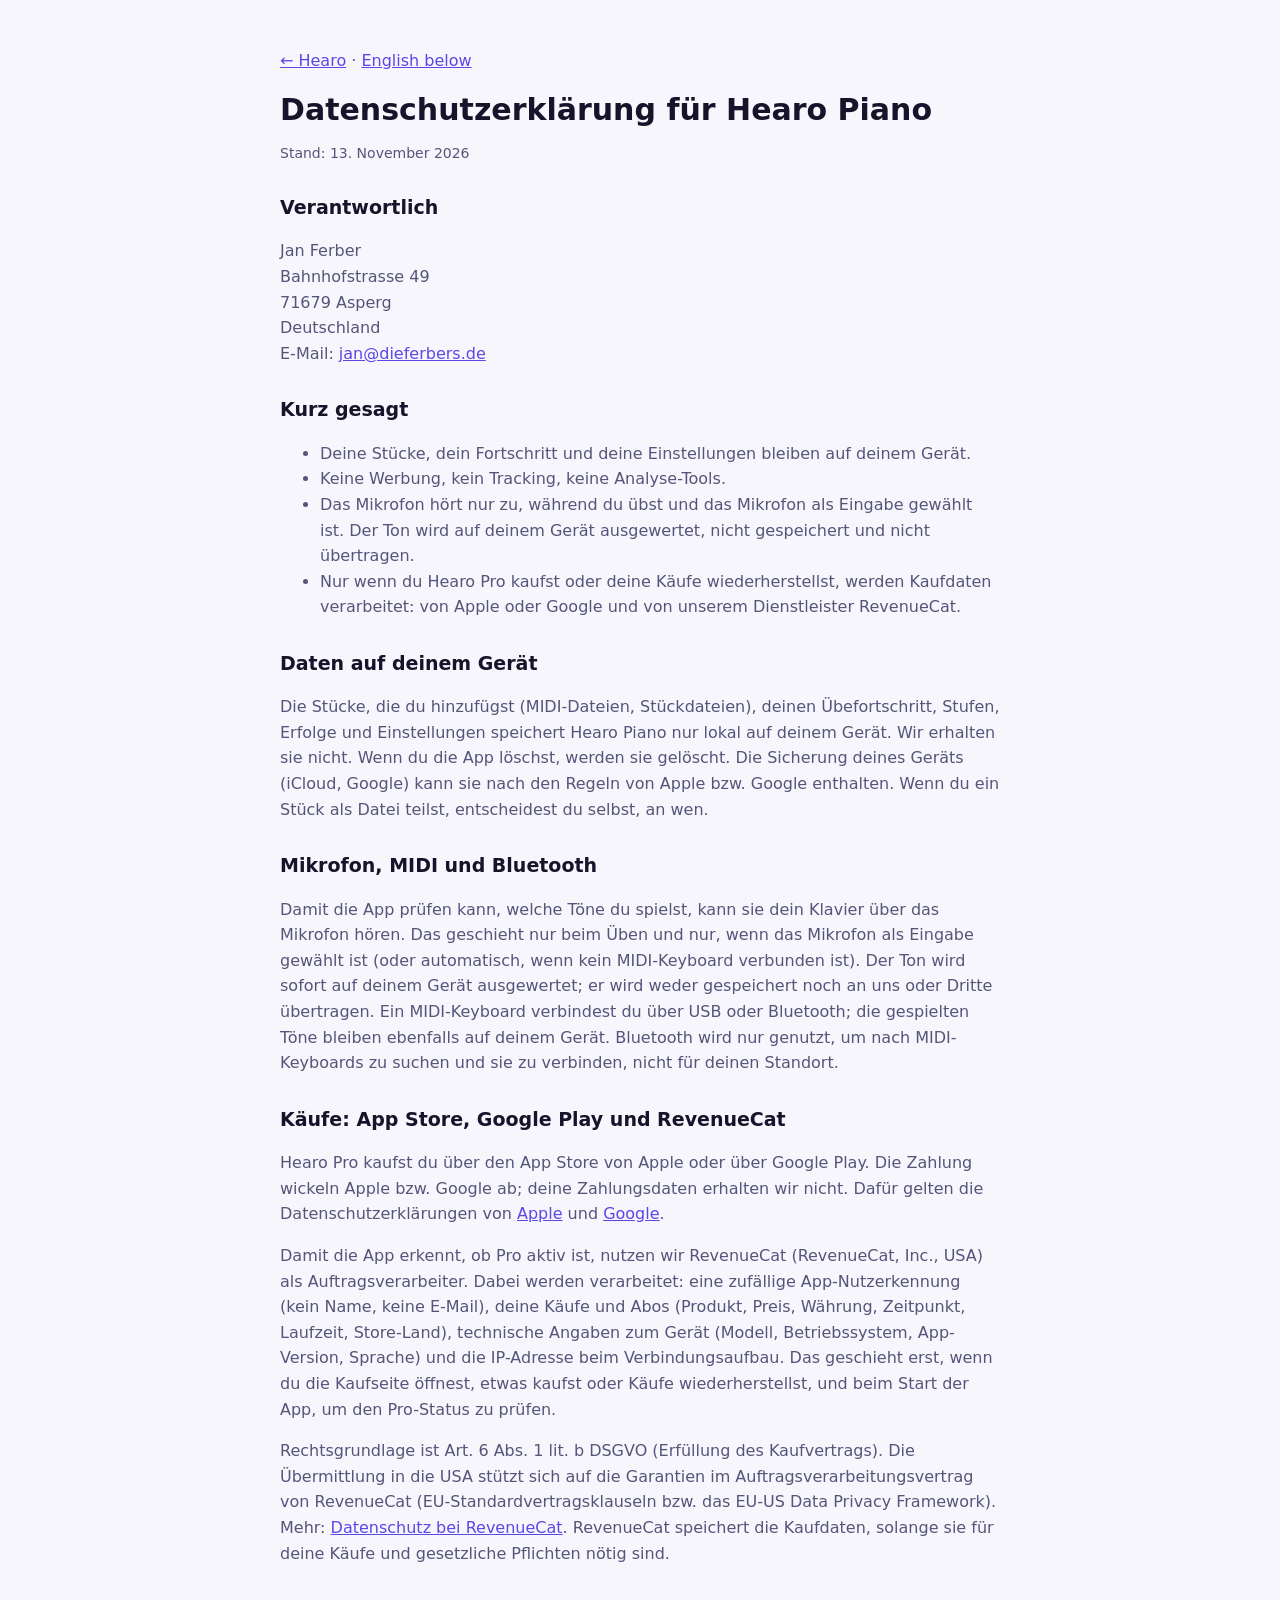
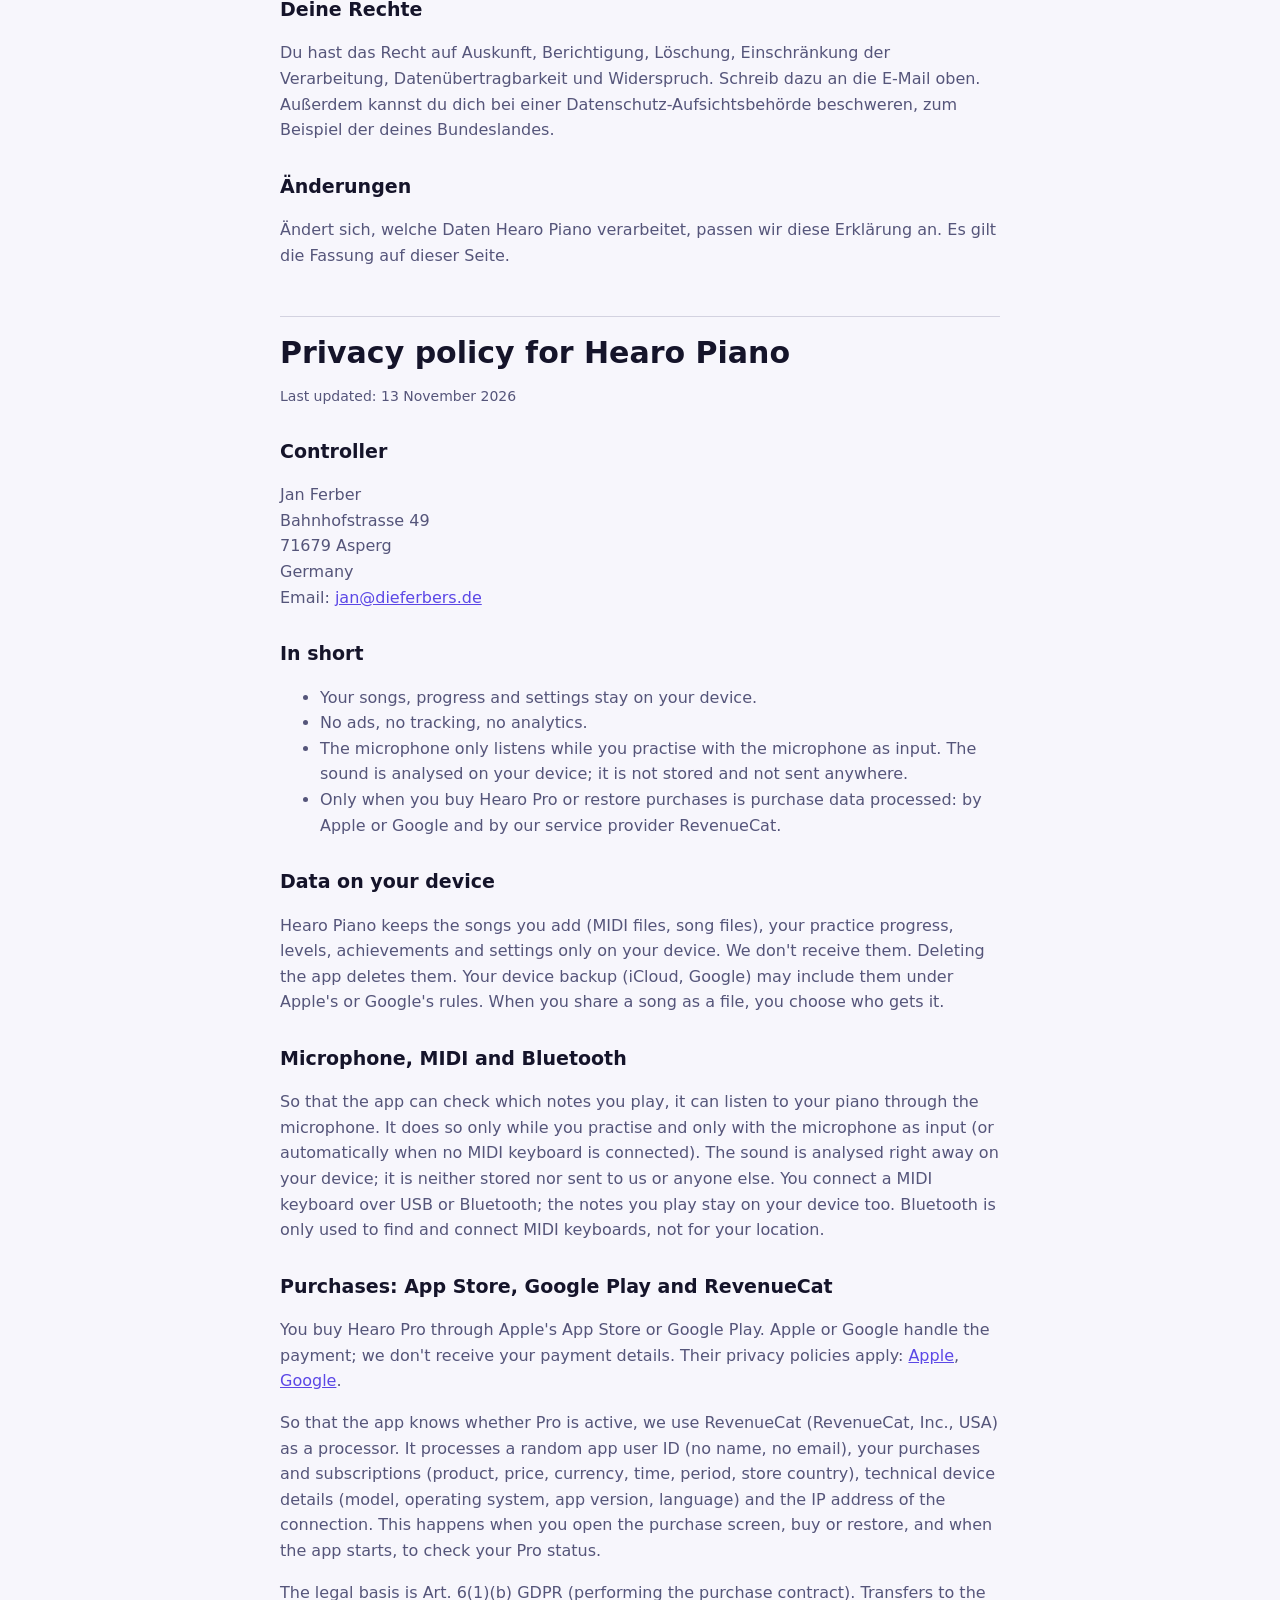
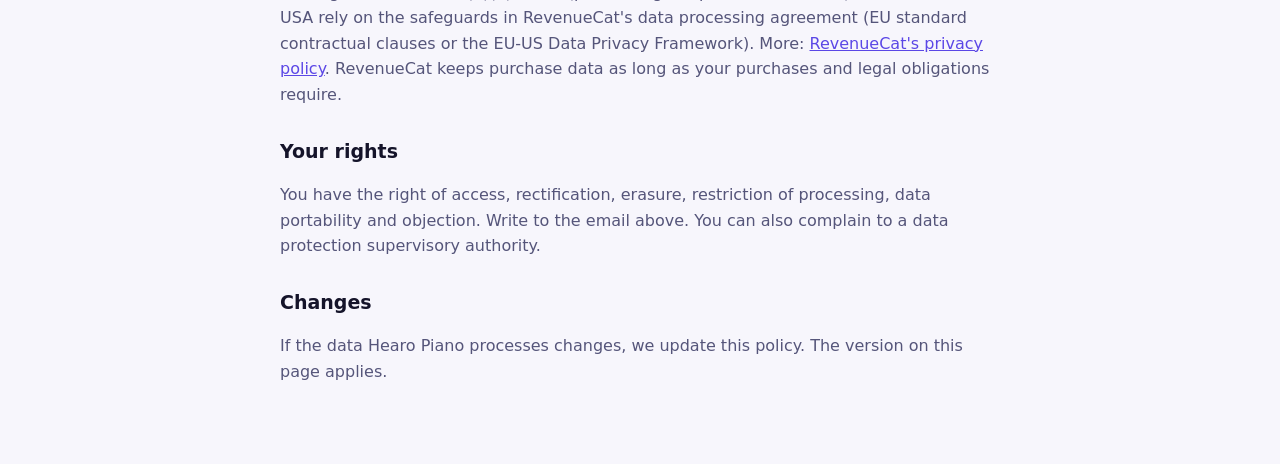
==== piano-privacy.html @ 44dd3773 "Hearo Piano privacy policy" ====
<!doctype html>
<html lang="de">
<head>
<meta charset="utf-8">
<meta name="viewport" content="width=device-width, initial-scale=1">
<title>Hearo Piano – Datenschutz / Privacy</title>
<link rel="stylesheet" href="style.css">
</head>
<body>
<main>
  <p><a href="./">← Hearo</a> · <a href="#en">English below</a></p>

  <h1>Datenschutzerklärung für Hearo Piano</h1>
  <p class="date">Stand: 13. November 2026</p>

  <h2>Verantwortlich</h2>
  <p>Jan Ferber<br>Bahnhofstrasse 49<br>71679 Asperg<br>Deutschland<br>E-Mail: <a href="mailto:jan@dieferbers.de">jan@dieferbers.de</a></p>

  <h2>Kurz gesagt</h2>
  <ul>
    <li>Deine Stücke, dein Fortschritt und deine Einstellungen bleiben auf deinem Gerät.</li>
    <li>Keine Werbung, kein Tracking, keine Analyse-Tools.</li>
    <li>Das Mikrofon hört nur zu, während du übst und das Mikrofon als Eingabe gewählt ist. Der Ton wird auf deinem
      Gerät ausgewertet, nicht gespeichert und nicht übertragen.</li>
    <li>Nur wenn du Hearo Pro kaufst oder deine Käufe wiederherstellst, werden Kaufdaten verarbeitet: von Apple oder
      Google und von unserem Dienstleister RevenueCat.</li>
  </ul>

  <h2>Daten auf deinem Gerät</h2>
  <p>Die Stücke, die du hinzufügst (MIDI-Dateien, Stückdateien), deinen Übefortschritt, Stufen, Erfolge und
    Einstellungen speichert Hearo Piano nur lokal auf deinem Gerät. Wir erhalten sie nicht. Wenn du die App löschst,
    werden sie gelöscht. Die Sicherung deines Geräts (iCloud, Google) kann sie nach den Regeln von Apple bzw. Google
    enthalten. Wenn du ein Stück als Datei teilst, entscheidest du selbst, an wen.</p>

  <h2>Mikrofon, MIDI und Bluetooth</h2>
  <p>Damit die App prüfen kann, welche Töne du spielst, kann sie dein Klavier über das Mikrofon hören. Das geschieht
    nur beim Üben und nur, wenn das Mikrofon als Eingabe gewählt ist (oder automatisch, wenn kein MIDI-Keyboard
    verbunden ist). Der Ton wird sofort auf deinem Gerät ausgewertet; er wird weder gespeichert noch an uns oder
    Dritte übertragen. Ein MIDI-Keyboard verbindest du über USB oder Bluetooth; die gespielten Töne bleiben ebenfalls
    auf deinem Gerät. Bluetooth wird nur genutzt, um nach MIDI-Keyboards zu suchen und sie zu verbinden, nicht für
    deinen Standort.</p>

  <h2>Käufe: App Store, Google Play und RevenueCat</h2>
  <p>Hearo Pro kaufst du über den App Store von Apple oder über Google Play. Die Zahlung wickeln Apple bzw. Google ab;
    deine Zahlungsdaten erhalten wir nicht. Dafür gelten die Datenschutzerklärungen von
    <a href="https://www.apple.com/legal/privacy/">Apple</a> und <a href="https://policies.google.com/privacy">Google</a>.</p>
  <p>Damit die App erkennt, ob Pro aktiv ist, nutzen wir RevenueCat (RevenueCat, Inc., USA) als Auftragsverarbeiter.
    Dabei werden verarbeitet: eine zufällige App-Nutzerkennung (kein Name, keine E-Mail), deine Käufe und Abos
    (Produkt, Preis, Währung, Zeitpunkt, Laufzeit, Store-Land), technische Angaben zum Gerät (Modell, Betriebssystem,
    App-Version, Sprache) und die IP-Adresse beim Verbindungsaufbau. Das geschieht erst, wenn du die Kaufseite öffnest,
    etwas kaufst oder Käufe wiederherstellst, und beim Start der App, um den Pro-Status zu prüfen.</p>
  <p>Rechtsgrundlage ist Art. 6 Abs. 1 lit. b DSGVO (Erfüllung des Kaufvertrags). Die Übermittlung in die USA stützt
    sich auf die Garantien im Auftragsverarbeitungsvertrag von RevenueCat (EU-Standardvertragsklauseln bzw. das
    EU-US Data Privacy Framework). Mehr: <a href="https://www.revenuecat.com/privacy/">Datenschutz bei RevenueCat</a>.
    RevenueCat speichert die Kaufdaten, solange sie für deine Käufe und gesetzliche Pflichten nötig sind.</p>

  <h2>Deine Rechte</h2>
  <p>Du hast das Recht auf Auskunft, Berichtigung, Löschung, Einschränkung der Verarbeitung, Datenübertragbarkeit und
    Widerspruch. Schreib dazu an die E-Mail oben. Außerdem kannst du dich bei einer Datenschutz-Aufsichtsbehörde
    beschweren, zum Beispiel der deines Bundeslandes.</p>

  <h2>Änderungen</h2>
  <p>Ändert sich, welche Daten Hearo Piano verarbeitet, passen wir diese Erklärung an. Es gilt die Fassung auf dieser
    Seite.</p>

  <hr id="en">

  <h1>Privacy policy for Hearo Piano</h1>
  <p class="date">Last updated: 13 November 2026</p>

  <h2>Controller</h2>
  <p>Jan Ferber<br>Bahnhofstrasse 49<br>71679 Asperg<br>Germany<br>Email: <a href="mailto:jan@dieferbers.de">jan@dieferbers.de</a></p>

  <h2>In short</h2>
  <ul>
    <li>Your songs, progress and settings stay on your device.</li>
    <li>No ads, no tracking, no analytics.</li>
    <li>The microphone only listens while you practise with the microphone as input. The sound is analysed on your
      device; it is not stored and not sent anywhere.</li>
    <li>Only when you buy Hearo Pro or restore purchases is purchase data processed: by Apple or Google and by our
      service provider RevenueCat.</li>
  </ul>

  <h2>Data on your device</h2>
  <p>Hearo Piano keeps the songs you add (MIDI files, song files), your practice progress, levels, achievements and
    settings only on your device. We don't receive them. Deleting the app deletes them. Your device backup (iCloud,
    Google) may include them under Apple's or Google's rules. When you share a song as a file, you choose who gets it.</p>

  <h2>Microphone, MIDI and Bluetooth</h2>
  <p>So that the app can check which notes you play, it can listen to your piano through the microphone. It does so only
    while you practise and only with the microphone as input (or automatically when no MIDI keyboard is connected). The
    sound is analysed right away on your device; it is neither stored nor sent to us or anyone else. You connect a MIDI
    keyboard over USB or Bluetooth; the notes you play stay on your device too. Bluetooth is only used to find and
    connect MIDI keyboards, not for your location.</p>

  <h2>Purchases: App Store, Google Play and RevenueCat</h2>
  <p>You buy Hearo Pro through Apple's App Store or Google Play. Apple or Google handle the payment; we don't receive
    your payment details. Their privacy policies apply: <a href="https://www.apple.com/legal/privacy/">Apple</a>,
    <a href="https://policies.google.com/privacy">Google</a>.</p>
  <p>So that the app knows whether Pro is active, we use RevenueCat (RevenueCat, Inc., USA) as a processor. It processes
    a random app user ID (no name, no email), your purchases and subscriptions (product, price, currency, time, period,
    store country), technical device details (model, operating system, app version, language) and the IP address of the
    connection. This happens when you open the purchase screen, buy or restore, and when the app starts, to check your
    Pro status.</p>
  <p>The legal basis is Art. 6(1)(b) GDPR (performing the purchase contract). Transfers to the USA rely on the safeguards
    in RevenueCat's data processing agreement (EU standard contractual clauses or the EU-US Data Privacy Framework). More:
    <a href="https://www.revenuecat.com/privacy/">RevenueCat's privacy policy</a>. RevenueCat keeps purchase data as long
    as your purchases and legal obligations require.</p>

  <h2>Your rights</h2>
  <p>You have the right of access, rectification, erasure, restriction of processing, data portability and objection.
    Write to the email above. You can also complain to a data protection supervisory authority.</p>

  <h2>Changes</h2>
  <p>If the data Hearo Piano processes changes, we update this policy. The version on this page applies.</p>
</main>
</body>
</html>
---- style.css ----
:root {
  --bg: #0a0a12;
  --surface: #161624;
  --text: #f4f4fb;
  --text2: #a3a3bd;
  --accent: #8c7bff;
  color-scheme: dark;
}
@media (prefers-color-scheme: light) {
  :root { --bg: #f7f6fc; --surface: #ffffff; --text: #15142a; --text2: #55557a; --accent: #5b47e6; color-scheme: light; }
}
body { margin: 0; background: var(--bg); color: var(--text); font: 16px/1.6 -apple-system, system-ui, "Segoe UI", Roboto, sans-serif; }
main { max-width: 720px; margin: 0 auto; padding: 32px 16px 64px; }
a { color: var(--accent); }
h1 { font-size: 30px; line-height: 1.2; margin: 18px 0 4px; }
h2 { font-size: 19px; margin: 28px 0 6px; }
p, li { color: var(--text2); }
.date { font-size: 14px; }
hr { border: 0; border-top: 1px solid rgba(127, 127, 160, 0.3); margin: 48px 0 8px; }
.home { text-align: center; padding-top: 72px; }
.logo { border-radius: 22px; }
.lead { font-size: 18px; max-width: 520px; margin: 8px auto; }
.lead.de { font-size: 16px; }
nav { display: flex; flex-wrap: wrap; justify-content: center; gap: 10px 22px; margin-top: 28px; font-weight: 600; }
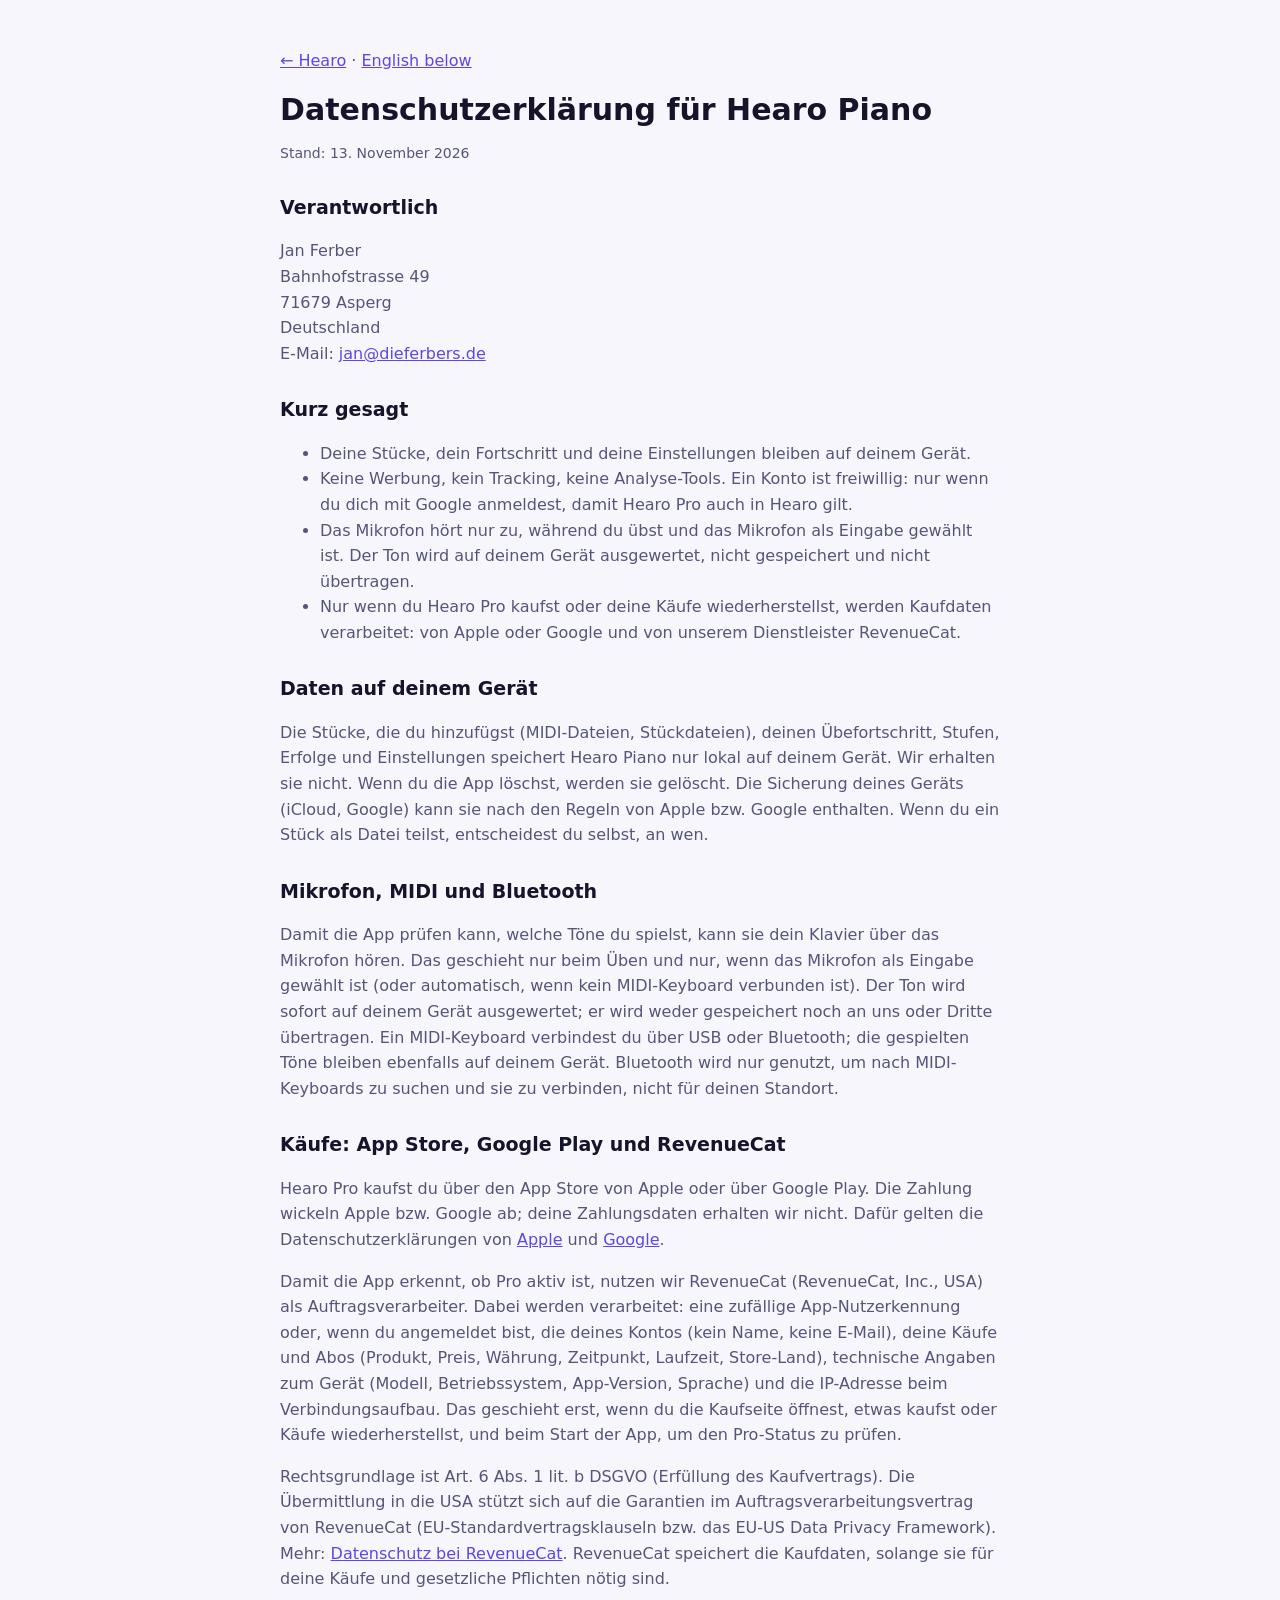
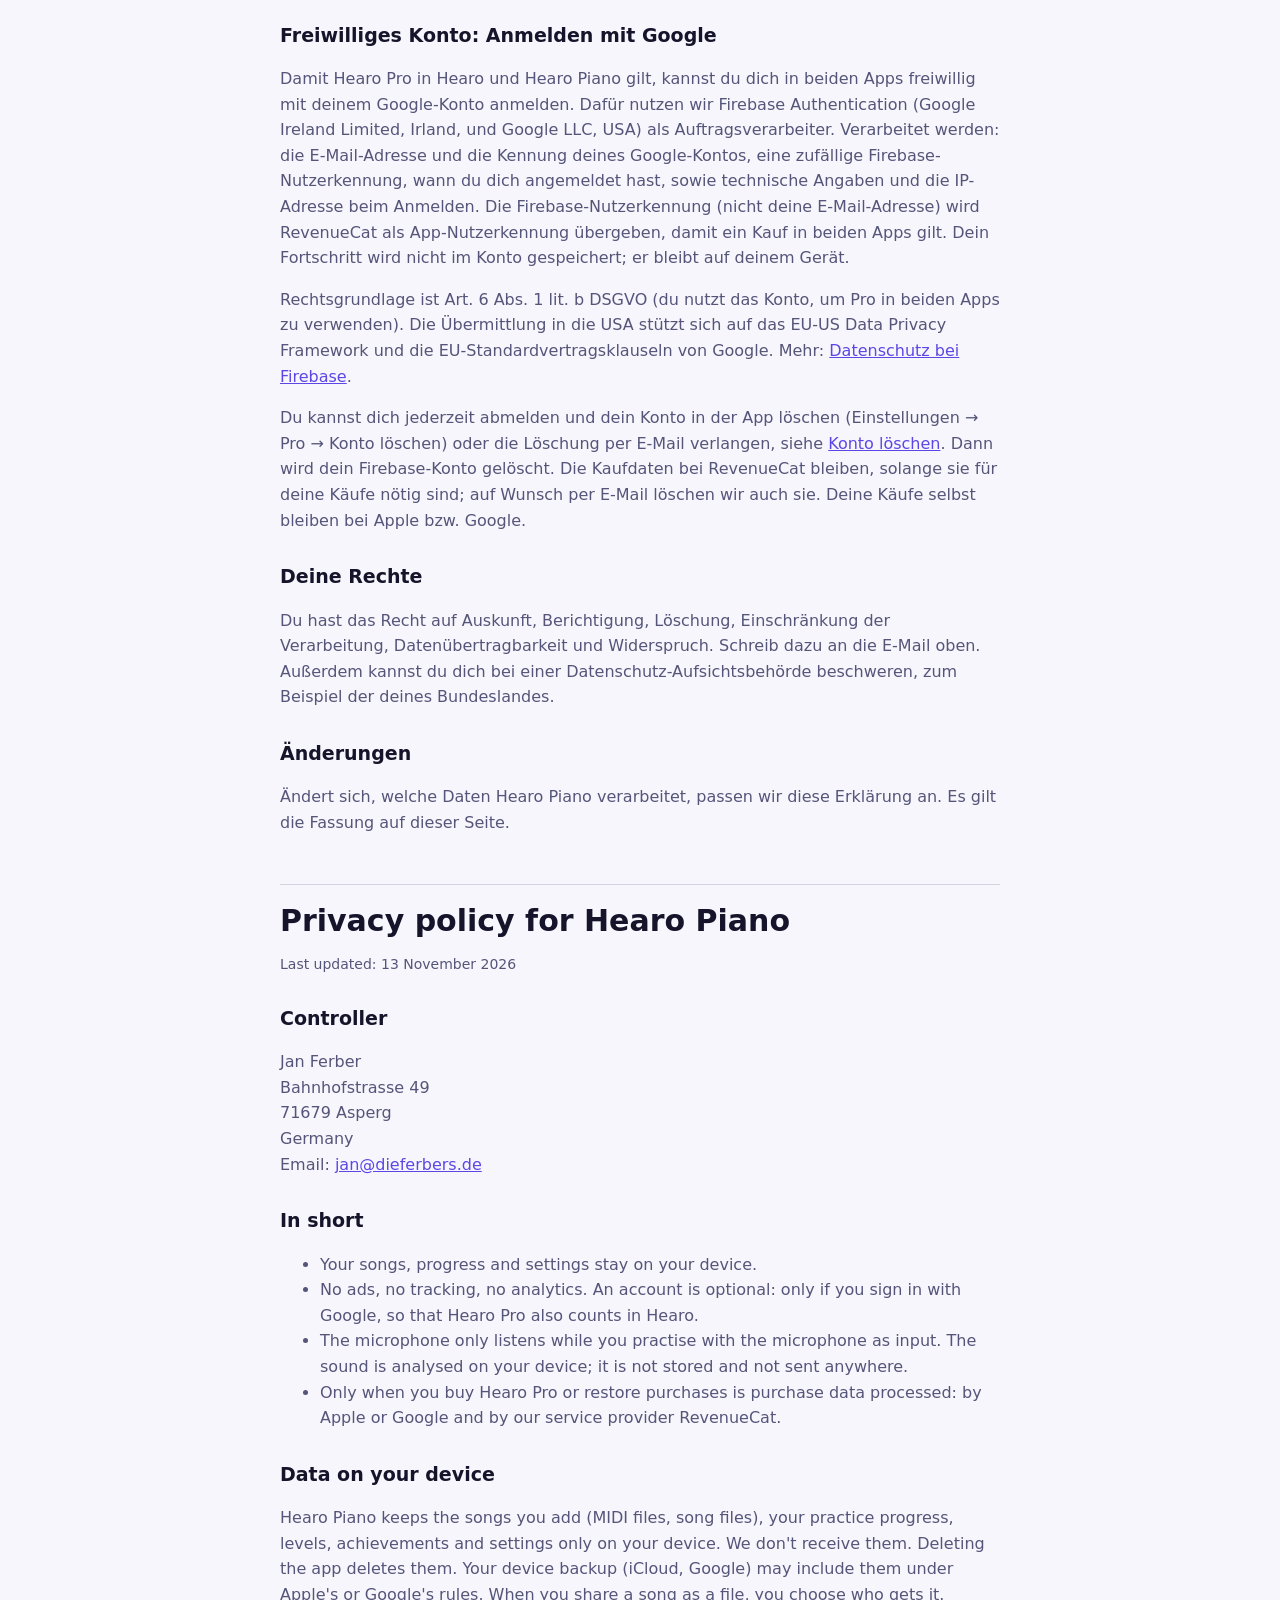
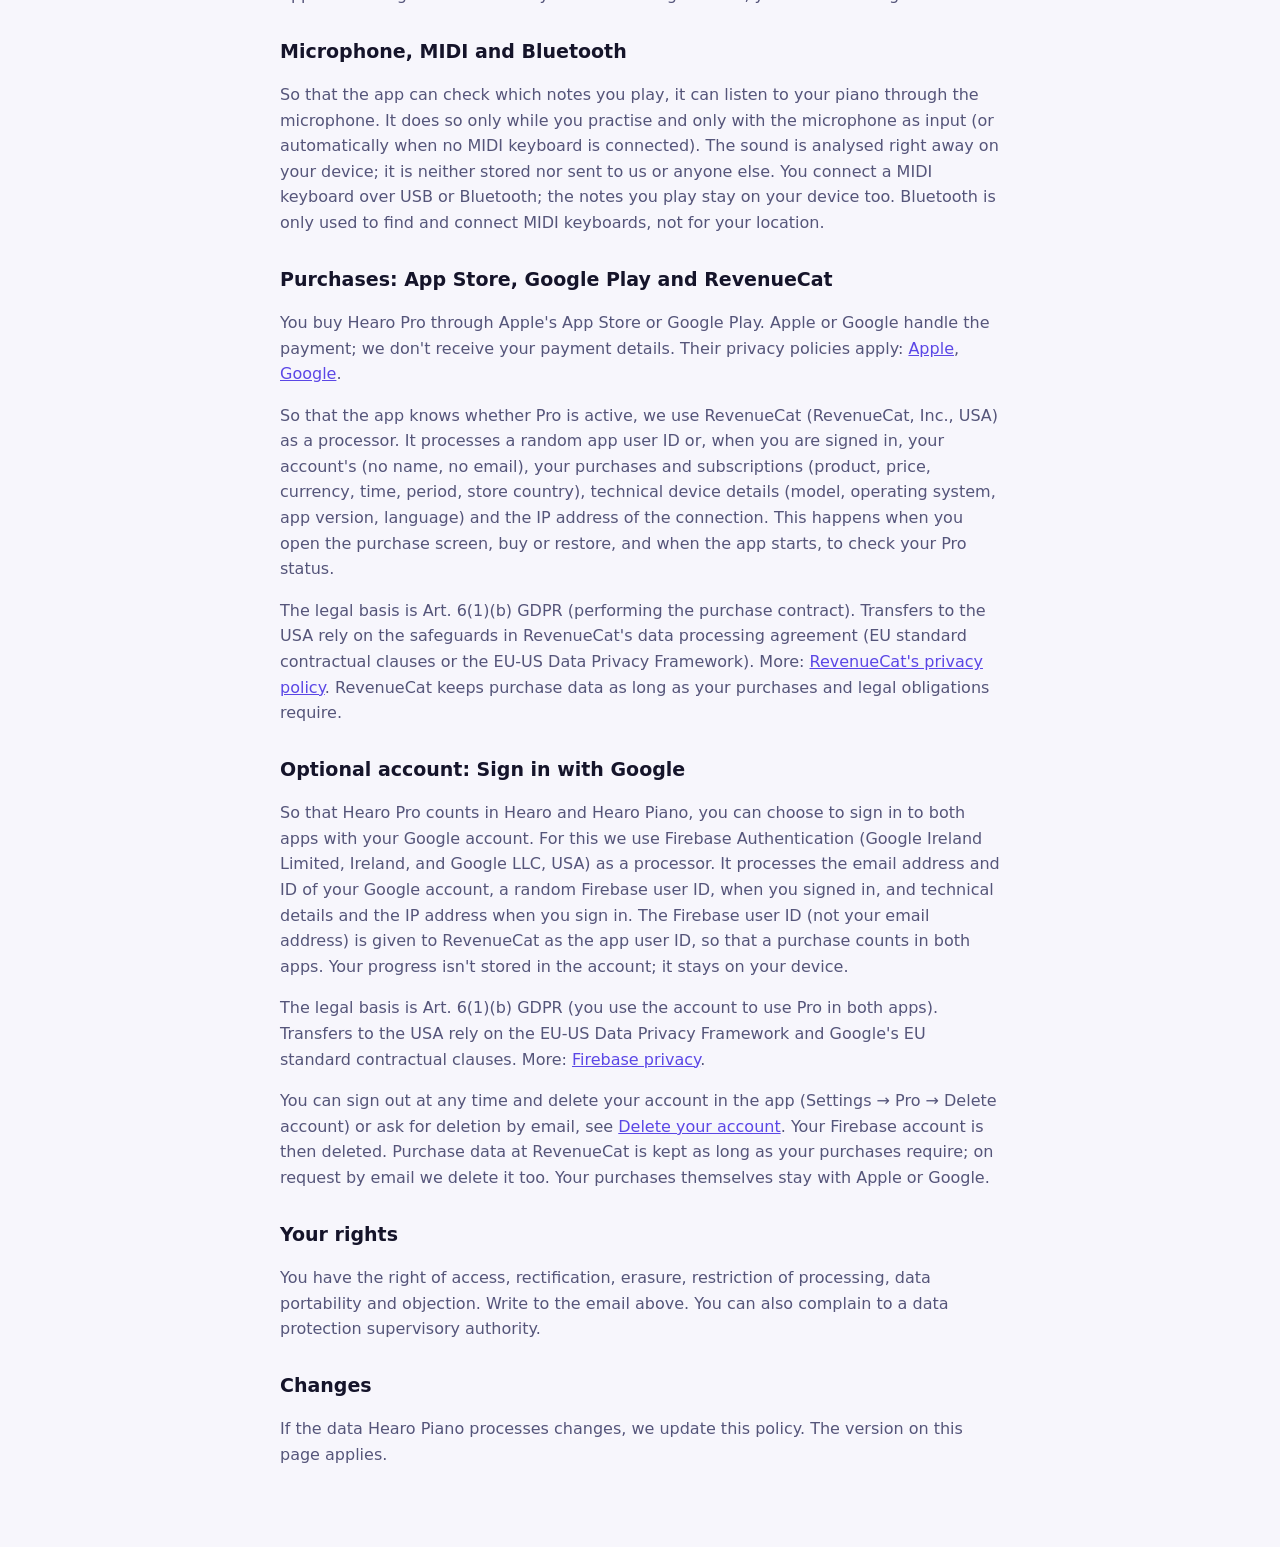
==== commit 975340b8: "Optional account (Sign in with Google) and account deletion page" ====
--- a/piano-privacy.html
+++ b/piano-privacy.html
@@ -19,7 +19,8 @@
   <h2>Kurz gesagt</h2>
   <ul>
     <li>Deine Stücke, dein Fortschritt und deine Einstellungen bleiben auf deinem Gerät.</li>
-    <li>Keine Werbung, kein Tracking, keine Analyse-Tools.</li>
+    <li>Keine Werbung, kein Tracking, keine Analyse-Tools. Ein Konto ist freiwillig: nur wenn du dich mit Google
+      anmeldest, damit Hearo Pro auch in Hearo gilt.</li>
     <li>Das Mikrofon hört nur zu, während du übst und das Mikrofon als Eingabe gewählt ist. Der Ton wird auf deinem
       Gerät ausgewertet, nicht gespeichert und nicht übertragen.</li>
     <li>Nur wenn du Hearo Pro kaufst oder deine Käufe wiederherstellst, werden Kaufdaten verarbeitet: von Apple oder
@@ -45,7 +46,7 @@
     deine Zahlungsdaten erhalten wir nicht. Dafür gelten die Datenschutzerklärungen von
     <a href="https://www.apple.com/legal/privacy/">Apple</a> und <a href="https://policies.google.com/privacy">Google</a>.</p>
   <p>Damit die App erkennt, ob Pro aktiv ist, nutzen wir RevenueCat (RevenueCat, Inc., USA) als Auftragsverarbeiter.
-    Dabei werden verarbeitet: eine zufällige App-Nutzerkennung (kein Name, keine E-Mail), deine Käufe und Abos
+    Dabei werden verarbeitet: eine zufällige App-Nutzerkennung oder, wenn du angemeldet bist, die deines Kontos (kein Name, keine E-Mail), deine Käufe und Abos
     (Produkt, Preis, Währung, Zeitpunkt, Laufzeit, Store-Land), technische Angaben zum Gerät (Modell, Betriebssystem,
     App-Version, Sprache) und die IP-Adresse beim Verbindungsaufbau. Das geschieht erst, wenn du die Kaufseite öffnest,
     etwas kaufst oder Käufe wiederherstellst, und beim Start der App, um den Pro-Status zu prüfen.</p>
@@ -53,6 +54,21 @@
     sich auf die Garantien im Auftragsverarbeitungsvertrag von RevenueCat (EU-Standardvertragsklauseln bzw. das
     EU-US Data Privacy Framework). Mehr: <a href="https://www.revenuecat.com/privacy/">Datenschutz bei RevenueCat</a>.
     RevenueCat speichert die Kaufdaten, solange sie für deine Käufe und gesetzliche Pflichten nötig sind.</p>
+
+  <h2>Freiwilliges Konto: Anmelden mit Google</h2>
+  <p>Damit Hearo Pro in Hearo und Hearo Piano gilt, kannst du dich in beiden Apps freiwillig mit deinem Google-Konto
+    anmelden. Dafür nutzen wir Firebase Authentication (Google Ireland Limited, Irland, und Google LLC, USA) als
+    Auftragsverarbeiter. Verarbeitet werden: die E-Mail-Adresse und die Kennung deines Google-Kontos, eine zufällige
+    Firebase-Nutzerkennung, wann du dich angemeldet hast, sowie technische Angaben und die IP-Adresse beim Anmelden. Die
+    Firebase-Nutzerkennung (nicht deine E-Mail-Adresse) wird RevenueCat als App-Nutzerkennung übergeben, damit ein Kauf in
+    beiden Apps gilt. Dein Fortschritt wird nicht im Konto gespeichert; er bleibt auf deinem Gerät.</p>
+  <p>Rechtsgrundlage ist Art. 6 Abs. 1 lit. b DSGVO (du nutzt das Konto, um Pro in beiden Apps zu verwenden). Die
+    Übermittlung in die USA stützt sich auf das EU-US Data Privacy Framework und die EU-Standardvertragsklauseln von
+    Google. Mehr: <a href="https://firebase.google.com/support/privacy">Datenschutz bei Firebase</a>.</p>
+  <p>Du kannst dich jederzeit abmelden und dein Konto in der App löschen (Einstellungen → Pro → Konto löschen) oder die
+    Löschung per E-Mail verlangen, siehe <a href="delete-account.html">Konto löschen</a>. Dann wird dein Firebase-Konto
+    gelöscht. Die Kaufdaten bei RevenueCat bleiben, solange sie für deine Käufe nötig sind; auf Wunsch per E-Mail löschen
+    wir auch sie. Deine Käufe selbst bleiben bei Apple bzw. Google.</p>
 
   <h2>Deine Rechte</h2>
   <p>Du hast das Recht auf Auskunft, Berichtigung, Löschung, Einschränkung der Verarbeitung, Datenübertragbarkeit und
@@ -74,7 +90,8 @@
   <h2>In short</h2>
   <ul>
     <li>Your songs, progress and settings stay on your device.</li>
-    <li>No ads, no tracking, no analytics.</li>
+    <li>No ads, no tracking, no analytics. An account is optional: only if you sign in with Google, so that Hearo
+      Pro also counts in Hearo.</li>
     <li>The microphone only listens while you practise with the microphone as input. The sound is analysed on your
       device; it is not stored and not sent anywhere.</li>
     <li>Only when you buy Hearo Pro or restore purchases is purchase data processed: by Apple or Google and by our
@@ -98,7 +115,7 @@
     your payment details. Their privacy policies apply: <a href="https://www.apple.com/legal/privacy/">Apple</a>,
     <a href="https://policies.google.com/privacy">Google</a>.</p>
   <p>So that the app knows whether Pro is active, we use RevenueCat (RevenueCat, Inc., USA) as a processor. It processes
-    a random app user ID (no name, no email), your purchases and subscriptions (product, price, currency, time, period,
+    a random app user ID or, when you are signed in, your account's (no name, no email), your purchases and subscriptions (product, price, currency, time, period,
     store country), technical device details (model, operating system, app version, language) and the IP address of the
     connection. This happens when you open the purchase screen, buy or restore, and when the app starts, to check your
     Pro status.</p>
@@ -106,6 +123,21 @@
     in RevenueCat's data processing agreement (EU standard contractual clauses or the EU-US Data Privacy Framework). More:
     <a href="https://www.revenuecat.com/privacy/">RevenueCat's privacy policy</a>. RevenueCat keeps purchase data as long
     as your purchases and legal obligations require.</p>
+
+  <h2>Optional account: Sign in with Google</h2>
+  <p>So that Hearo Pro counts in Hearo and Hearo Piano, you can choose to sign in to both apps with your Google account.
+    For this we use Firebase Authentication (Google Ireland Limited, Ireland, and Google LLC, USA) as a processor. It
+    processes the email address and ID of your Google account, a random Firebase user ID, when you signed in, and
+    technical details and the IP address when you sign in. The Firebase user ID (not your email address) is given to
+    RevenueCat as the app user ID, so that a purchase counts in both apps. Your progress isn't stored in the account; it
+    stays on your device.</p>
+  <p>The legal basis is Art. 6(1)(b) GDPR (you use the account to use Pro in both apps). Transfers to the USA rely on the
+    EU-US Data Privacy Framework and Google's EU standard contractual clauses. More:
+    <a href="https://firebase.google.com/support/privacy">Firebase privacy</a>.</p>
+  <p>You can sign out at any time and delete your account in the app (Settings → Pro → Delete account) or ask for deletion
+    by email, see <a href="delete-account.html">Delete your account</a>. Your Firebase account is then deleted. Purchase
+    data at RevenueCat is kept as long as your purchases require; on request by email we delete it too. Your purchases
+    themselves stay with Apple or Google.</p>
 
   <h2>Your rights</h2>
   <p>You have the right of access, rectification, erasure, restriction of processing, data portability and objection.
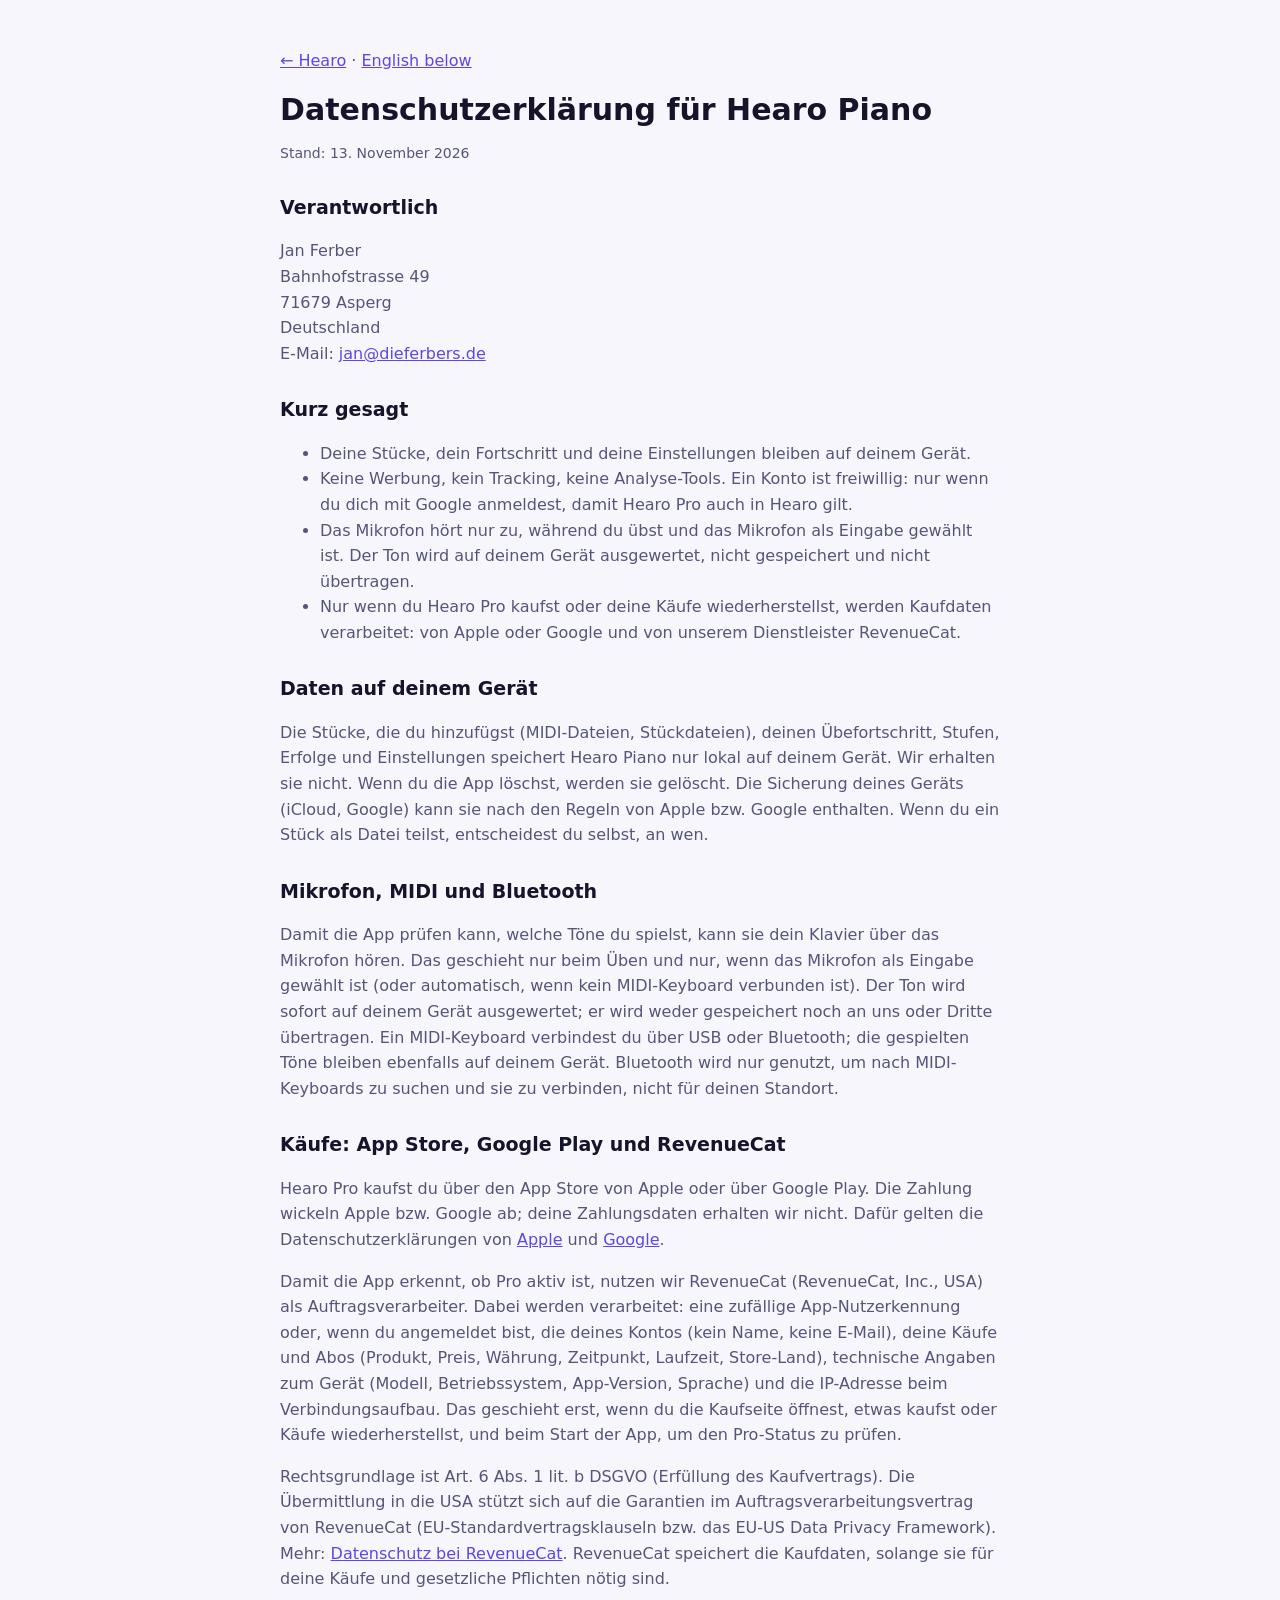
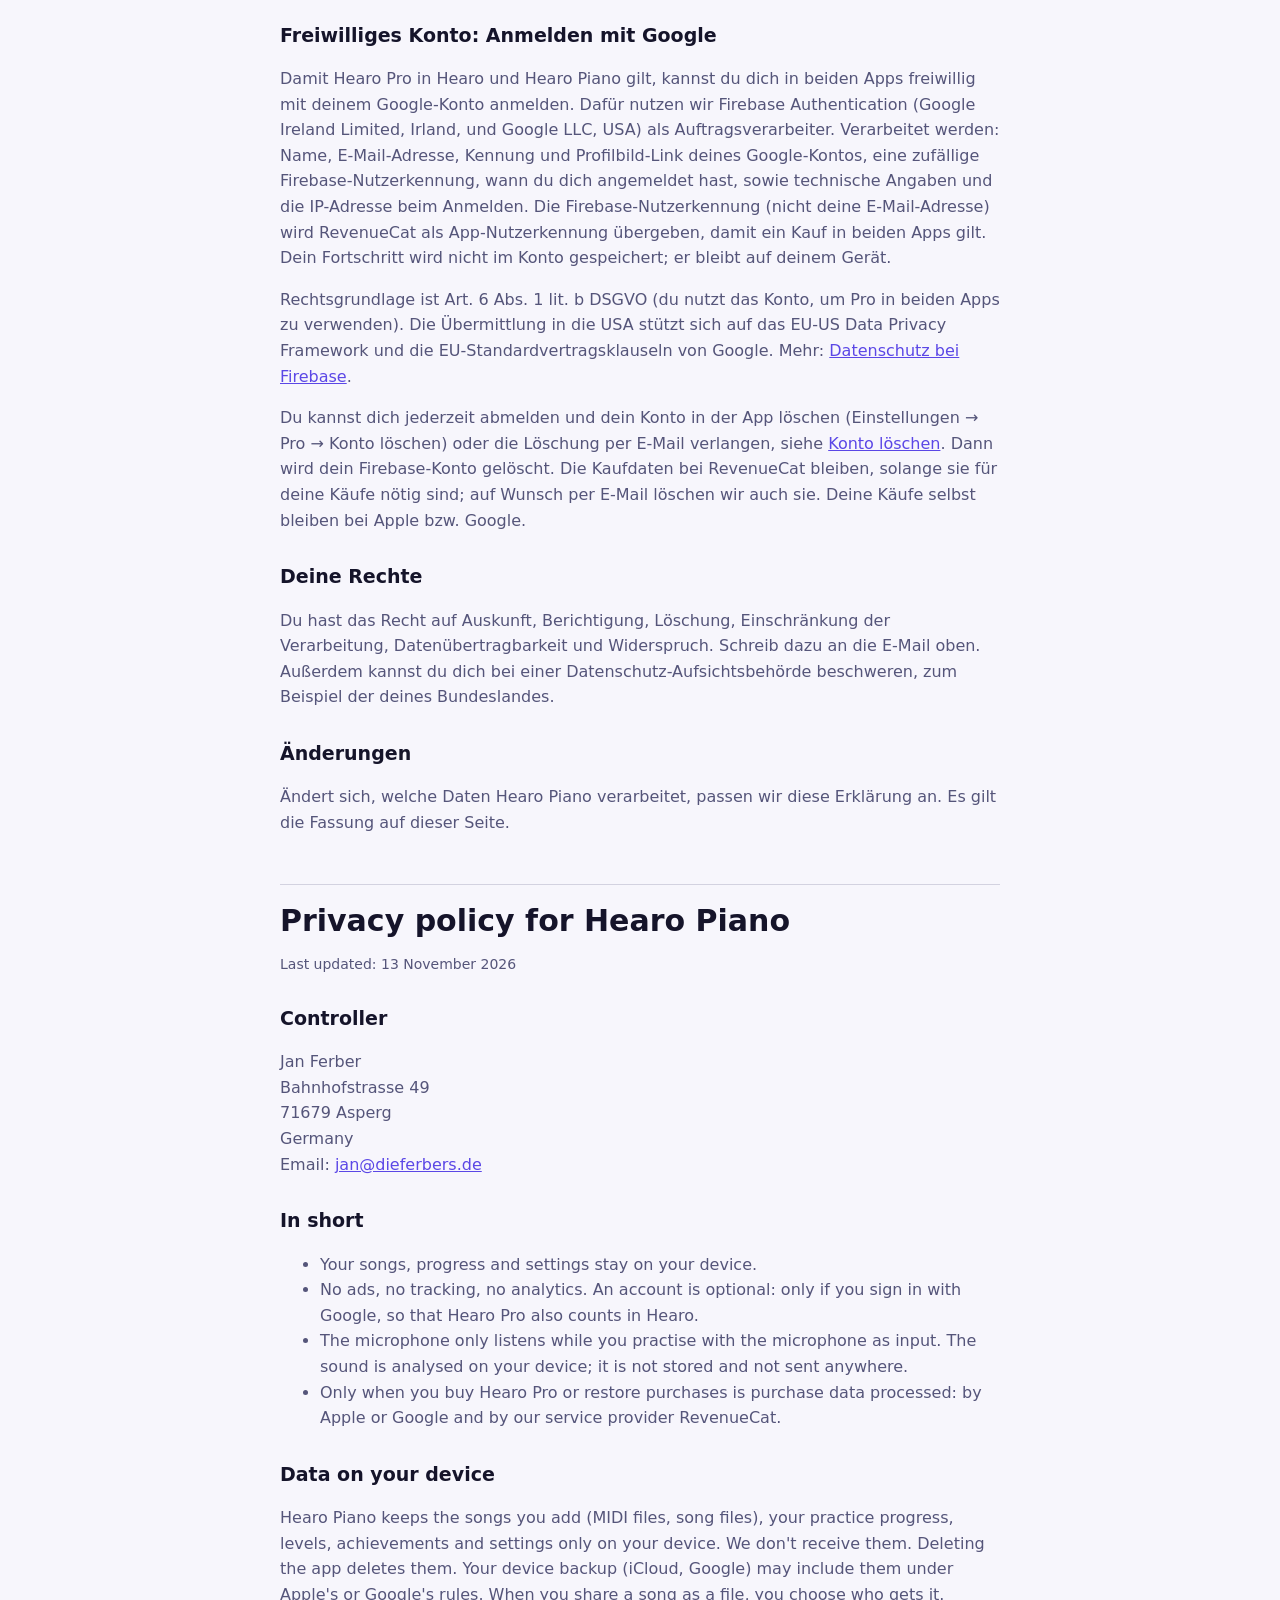
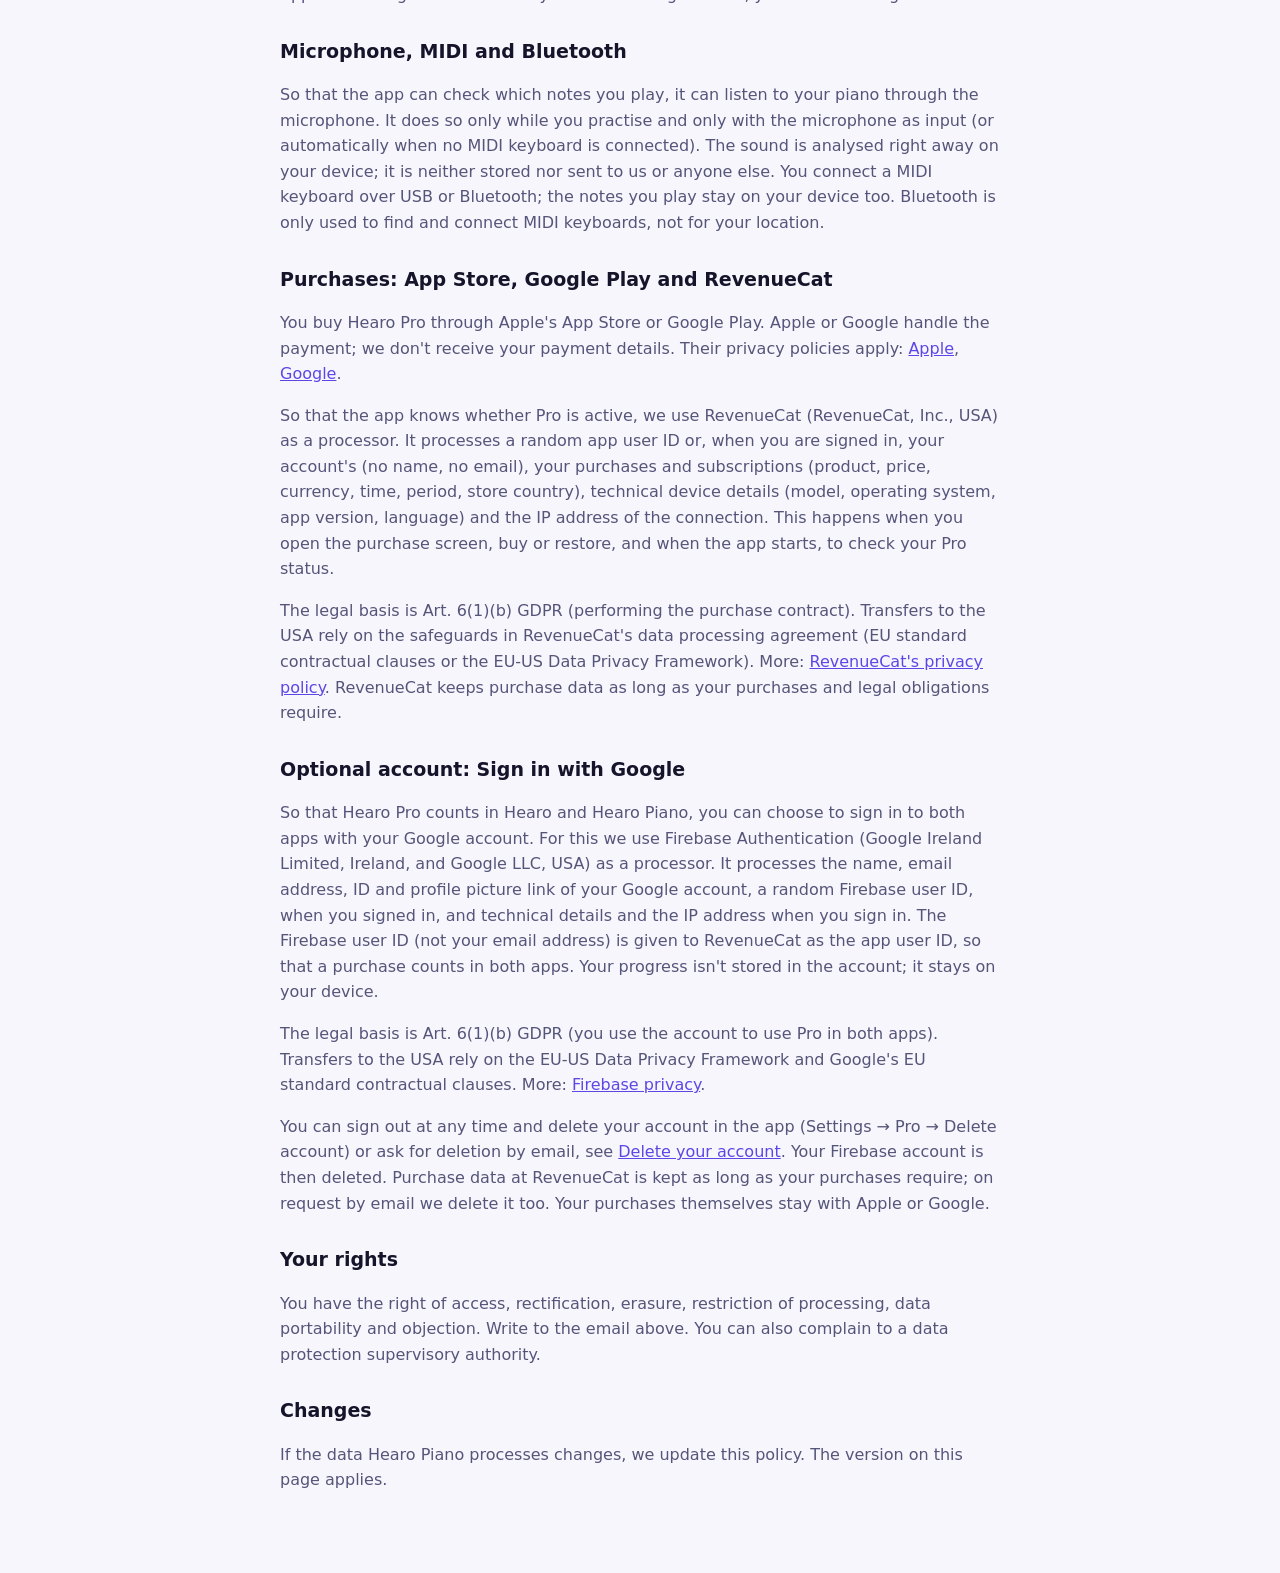
==== commit b960fd9a: "Account: name and profile picture link" ====
--- a/piano-privacy.html
+++ b/piano-privacy.html
@@ -58,7 +58,7 @@
   <h2>Freiwilliges Konto: Anmelden mit Google</h2>
   <p>Damit Hearo Pro in Hearo und Hearo Piano gilt, kannst du dich in beiden Apps freiwillig mit deinem Google-Konto
     anmelden. Dafür nutzen wir Firebase Authentication (Google Ireland Limited, Irland, und Google LLC, USA) als
-    Auftragsverarbeiter. Verarbeitet werden: die E-Mail-Adresse und die Kennung deines Google-Kontos, eine zufällige
+    Auftragsverarbeiter. Verarbeitet werden: Name, E-Mail-Adresse, Kennung und Profilbild-Link deines Google-Kontos, eine zufällige
     Firebase-Nutzerkennung, wann du dich angemeldet hast, sowie technische Angaben und die IP-Adresse beim Anmelden. Die
     Firebase-Nutzerkennung (nicht deine E-Mail-Adresse) wird RevenueCat als App-Nutzerkennung übergeben, damit ein Kauf in
     beiden Apps gilt. Dein Fortschritt wird nicht im Konto gespeichert; er bleibt auf deinem Gerät.</p>
@@ -127,7 +127,7 @@
   <h2>Optional account: Sign in with Google</h2>
   <p>So that Hearo Pro counts in Hearo and Hearo Piano, you can choose to sign in to both apps with your Google account.
     For this we use Firebase Authentication (Google Ireland Limited, Ireland, and Google LLC, USA) as a processor. It
-    processes the email address and ID of your Google account, a random Firebase user ID, when you signed in, and
+    processes the name, email address, ID and profile picture link of your Google account, a random Firebase user ID, when you signed in, and
     technical details and the IP address when you sign in. The Firebase user ID (not your email address) is given to
     RevenueCat as the app user ID, so that a purchase counts in both apps. Your progress isn't stored in the account; it
     stays on your device.</p>
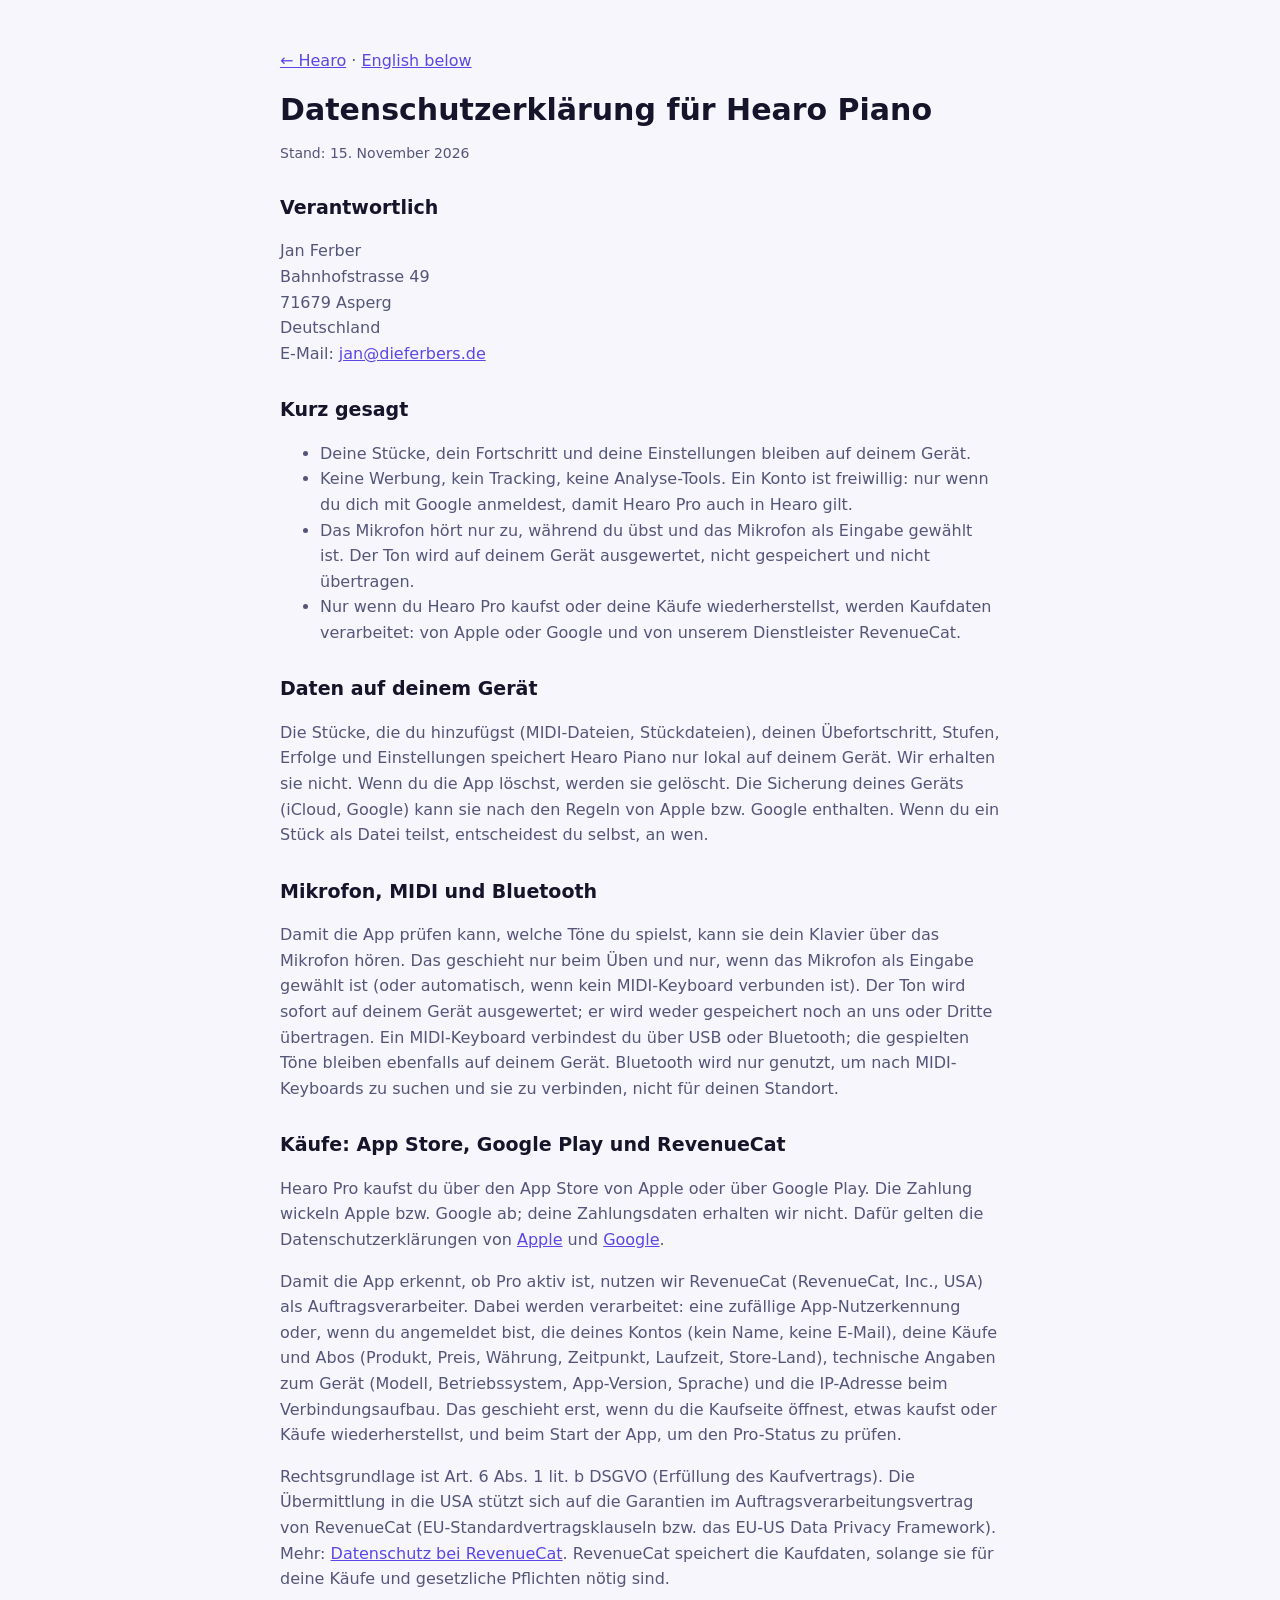
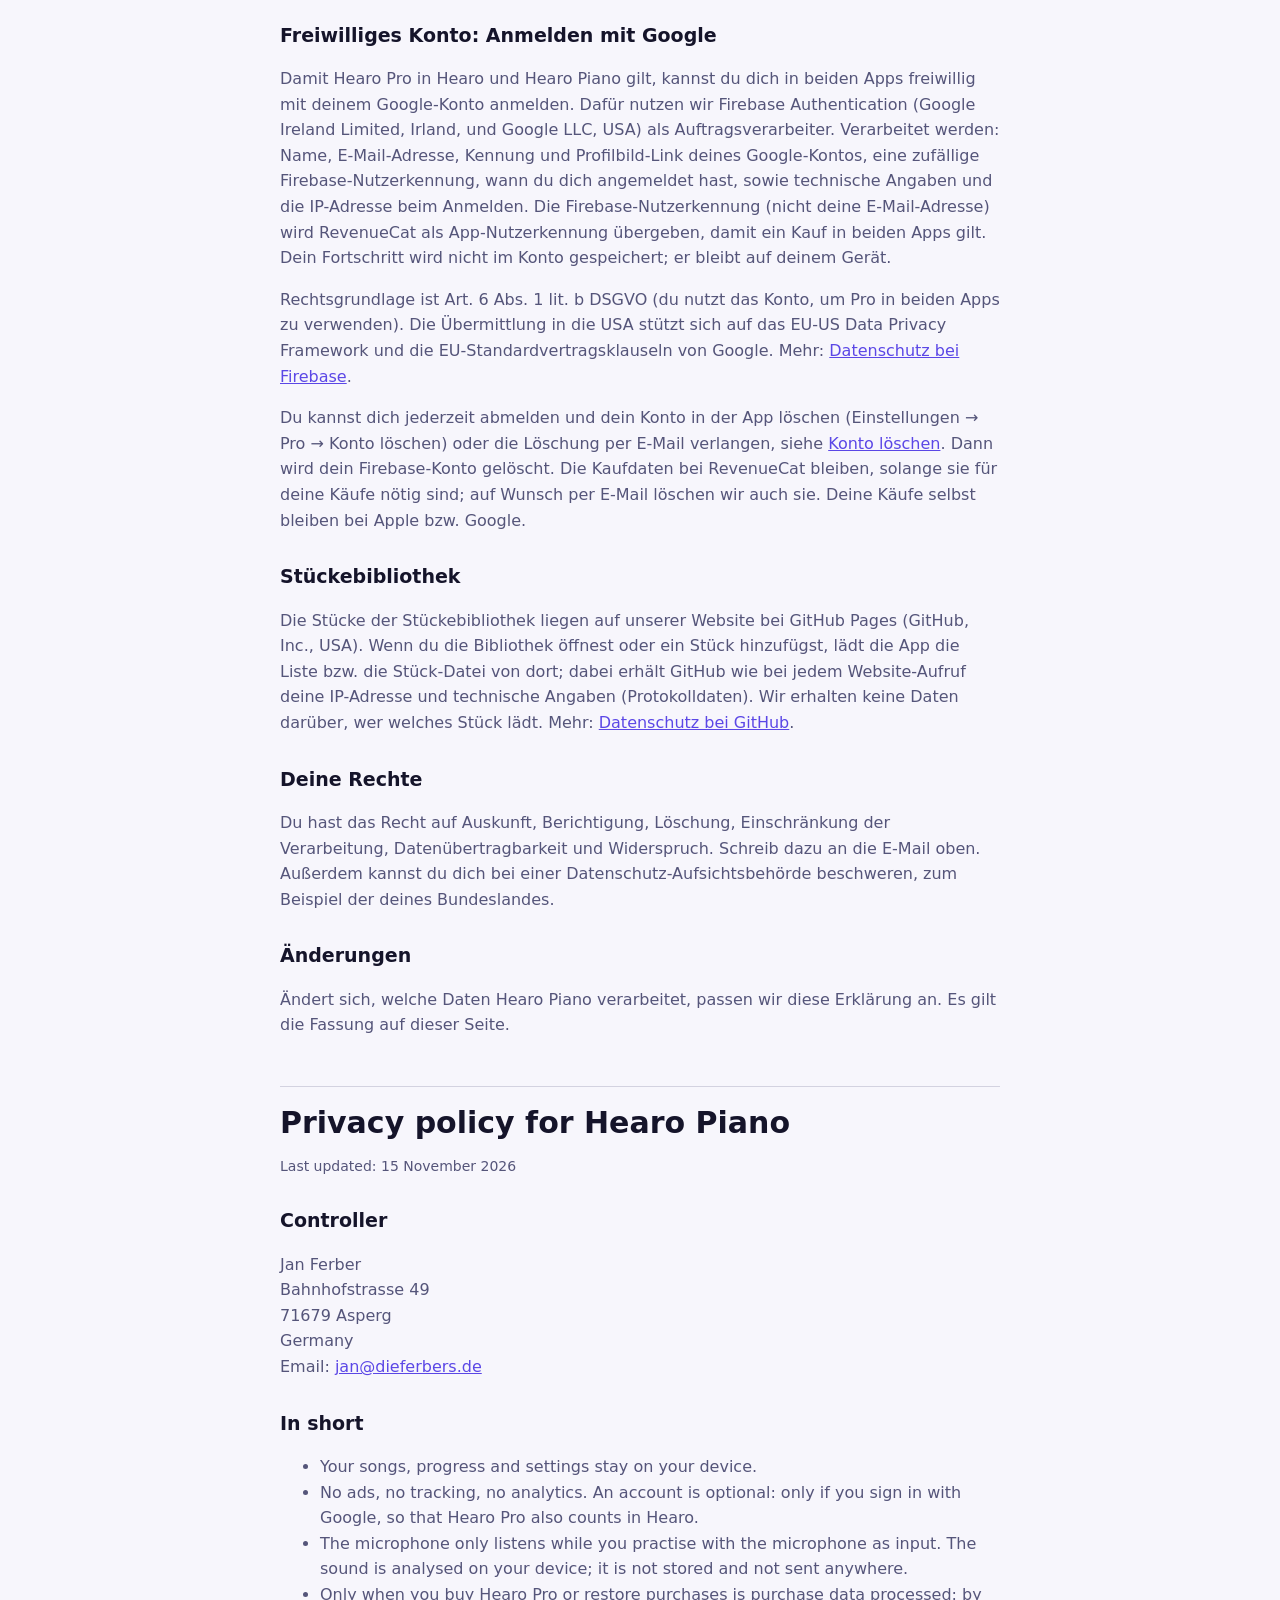
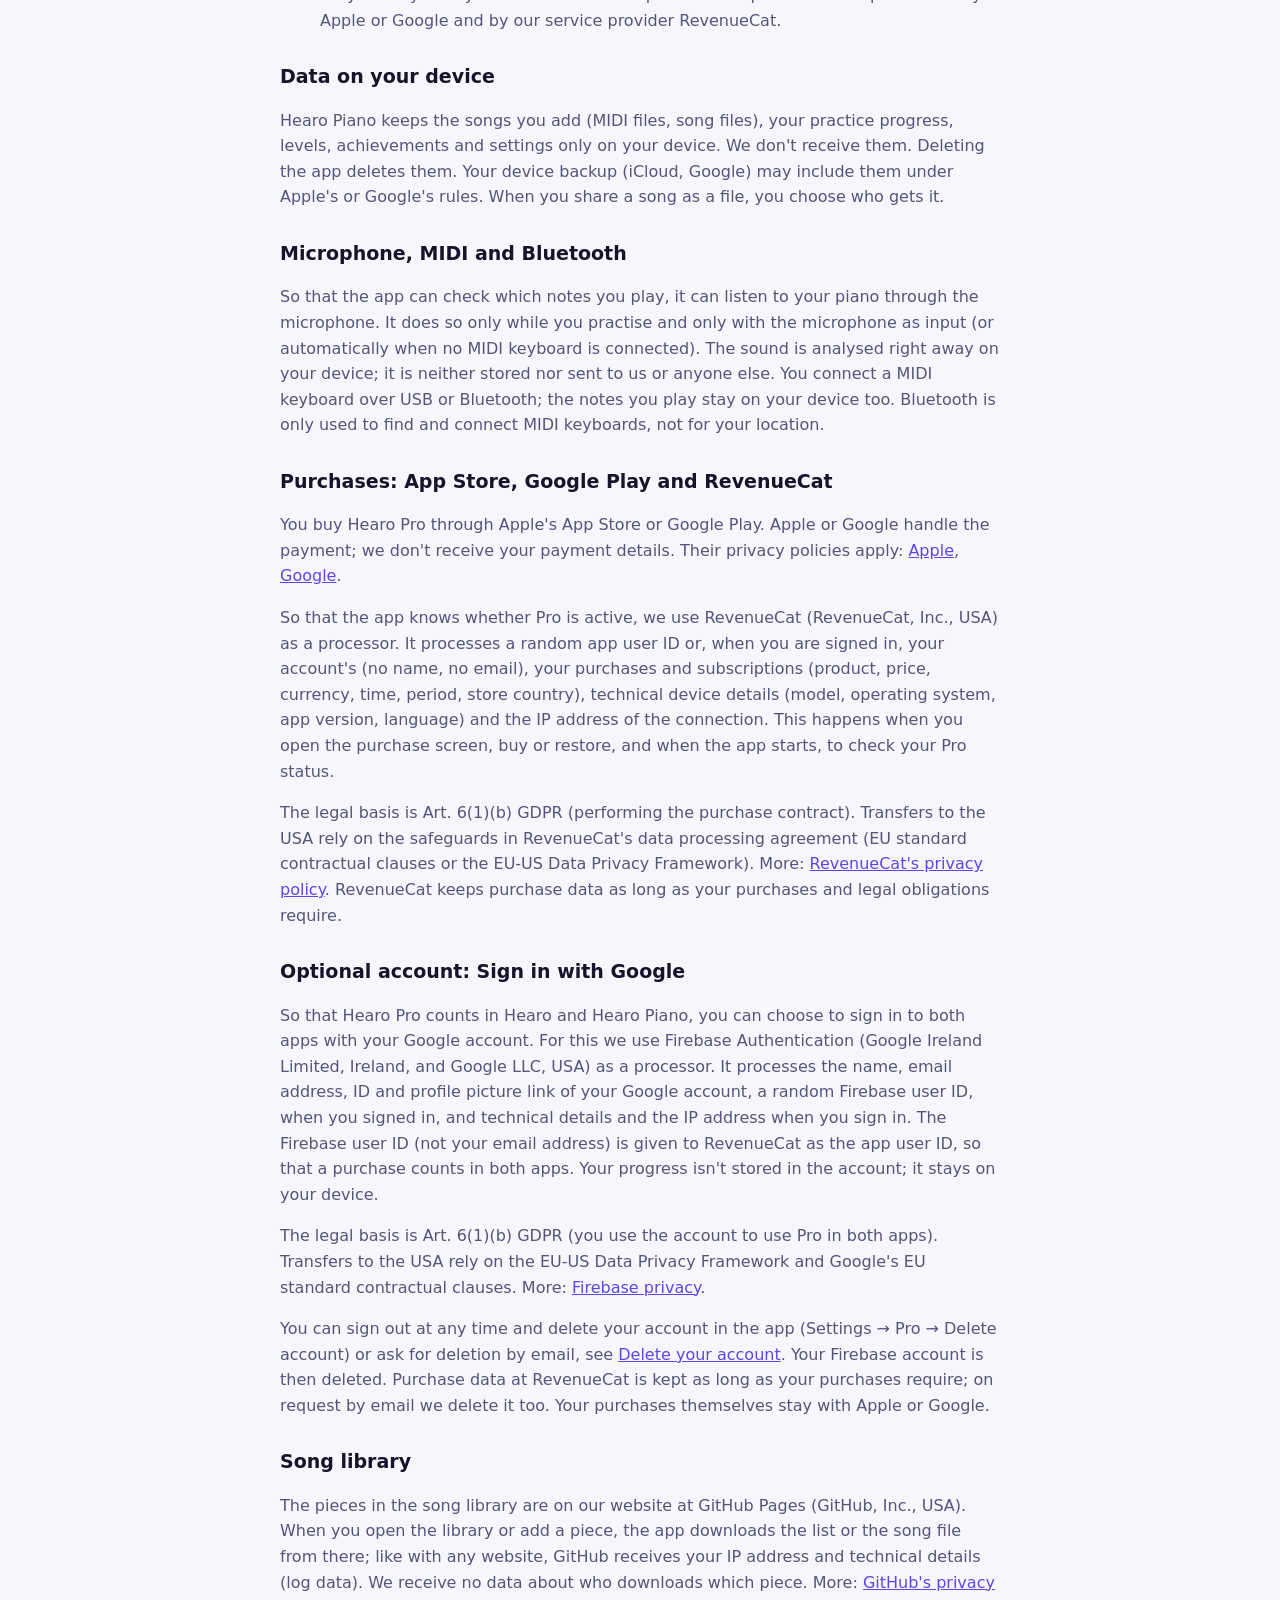
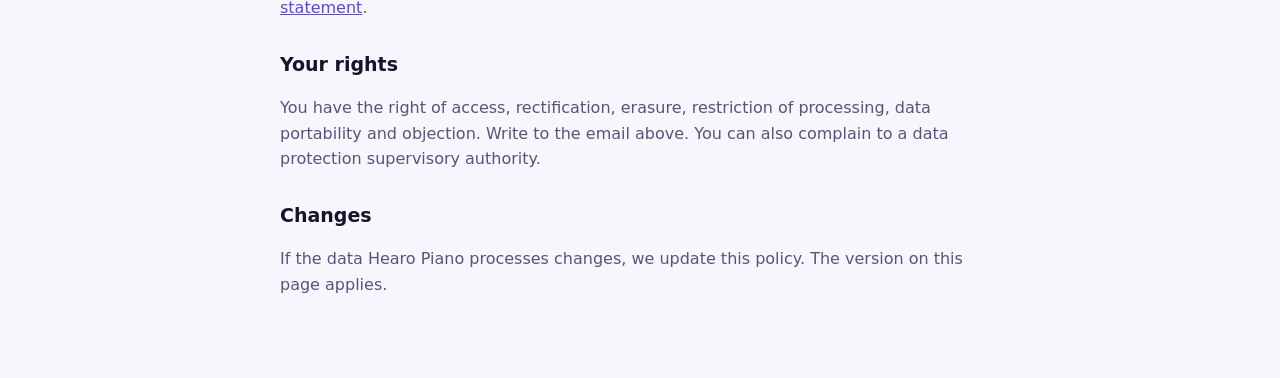
==== commit 7b9171f4: "Battle mode and the song library: privacy pages, library files" ====
--- a/piano-privacy.html
+++ b/piano-privacy.html
@@ -11,7 +11,7 @@
   <p><a href="./">← Hearo</a> · <a href="#en">English below</a></p>
 
   <h1>Datenschutzerklärung für Hearo Piano</h1>
-  <p class="date">Stand: 13. November 2026</p>
+  <p class="date">Stand: 15. November 2026</p>
 
   <h2>Verantwortlich</h2>
   <p>Jan Ferber<br>Bahnhofstrasse 49<br>71679 Asperg<br>Deutschland<br>E-Mail: <a href="mailto:jan@dieferbers.de">jan@dieferbers.de</a></p>
@@ -70,6 +70,12 @@
     gelöscht. Die Kaufdaten bei RevenueCat bleiben, solange sie für deine Käufe nötig sind; auf Wunsch per E-Mail löschen
     wir auch sie. Deine Käufe selbst bleiben bei Apple bzw. Google.</p>
 
+  <h2>Stückebibliothek</h2>
+  <p>Die Stücke der Stückebibliothek liegen auf unserer Website bei GitHub Pages (GitHub, Inc., USA). Wenn du die
+    Bibliothek öffnest oder ein Stück hinzufügst, lädt die App die Liste bzw. die Stück-Datei von dort; dabei erhält
+    GitHub wie bei jedem Website-Aufruf deine IP-Adresse und technische Angaben (Protokolldaten). Wir erhalten keine
+    Daten darüber, wer welches Stück lädt. Mehr: <a href="https://docs.github.com/site-policy/privacy-policies/github-general-privacy-statement">Datenschutz bei GitHub</a>.</p>
+
   <h2>Deine Rechte</h2>
   <p>Du hast das Recht auf Auskunft, Berichtigung, Löschung, Einschränkung der Verarbeitung, Datenübertragbarkeit und
     Widerspruch. Schreib dazu an die E-Mail oben. Außerdem kannst du dich bei einer Datenschutz-Aufsichtsbehörde
@@ -82,7 +88,7 @@
   <hr id="en">
 
   <h1>Privacy policy for Hearo Piano</h1>
-  <p class="date">Last updated: 13 November 2026</p>
+  <p class="date">Last updated: 15 November 2026</p>
 
   <h2>Controller</h2>
   <p>Jan Ferber<br>Bahnhofstrasse 49<br>71679 Asperg<br>Germany<br>Email: <a href="mailto:jan@dieferbers.de">jan@dieferbers.de</a></p>
@@ -139,6 +145,12 @@
     data at RevenueCat is kept as long as your purchases require; on request by email we delete it too. Your purchases
     themselves stay with Apple or Google.</p>
 
+  <h2>Song library</h2>
+  <p>The pieces in the song library are on our website at GitHub Pages (GitHub, Inc., USA). When you open the library
+    or add a piece, the app downloads the list or the song file from there; like with any website, GitHub receives
+    your IP address and technical details (log data). We receive no data about who downloads which piece. More:
+    <a href="https://docs.github.com/site-policy/privacy-policies/github-general-privacy-statement">GitHub's privacy statement</a>.</p>
+
   <h2>Your rights</h2>
   <p>You have the right of access, rectification, erasure, restriction of processing, data portability and objection.
     Write to the email above. You can also complain to a data protection supervisory authority.</p>
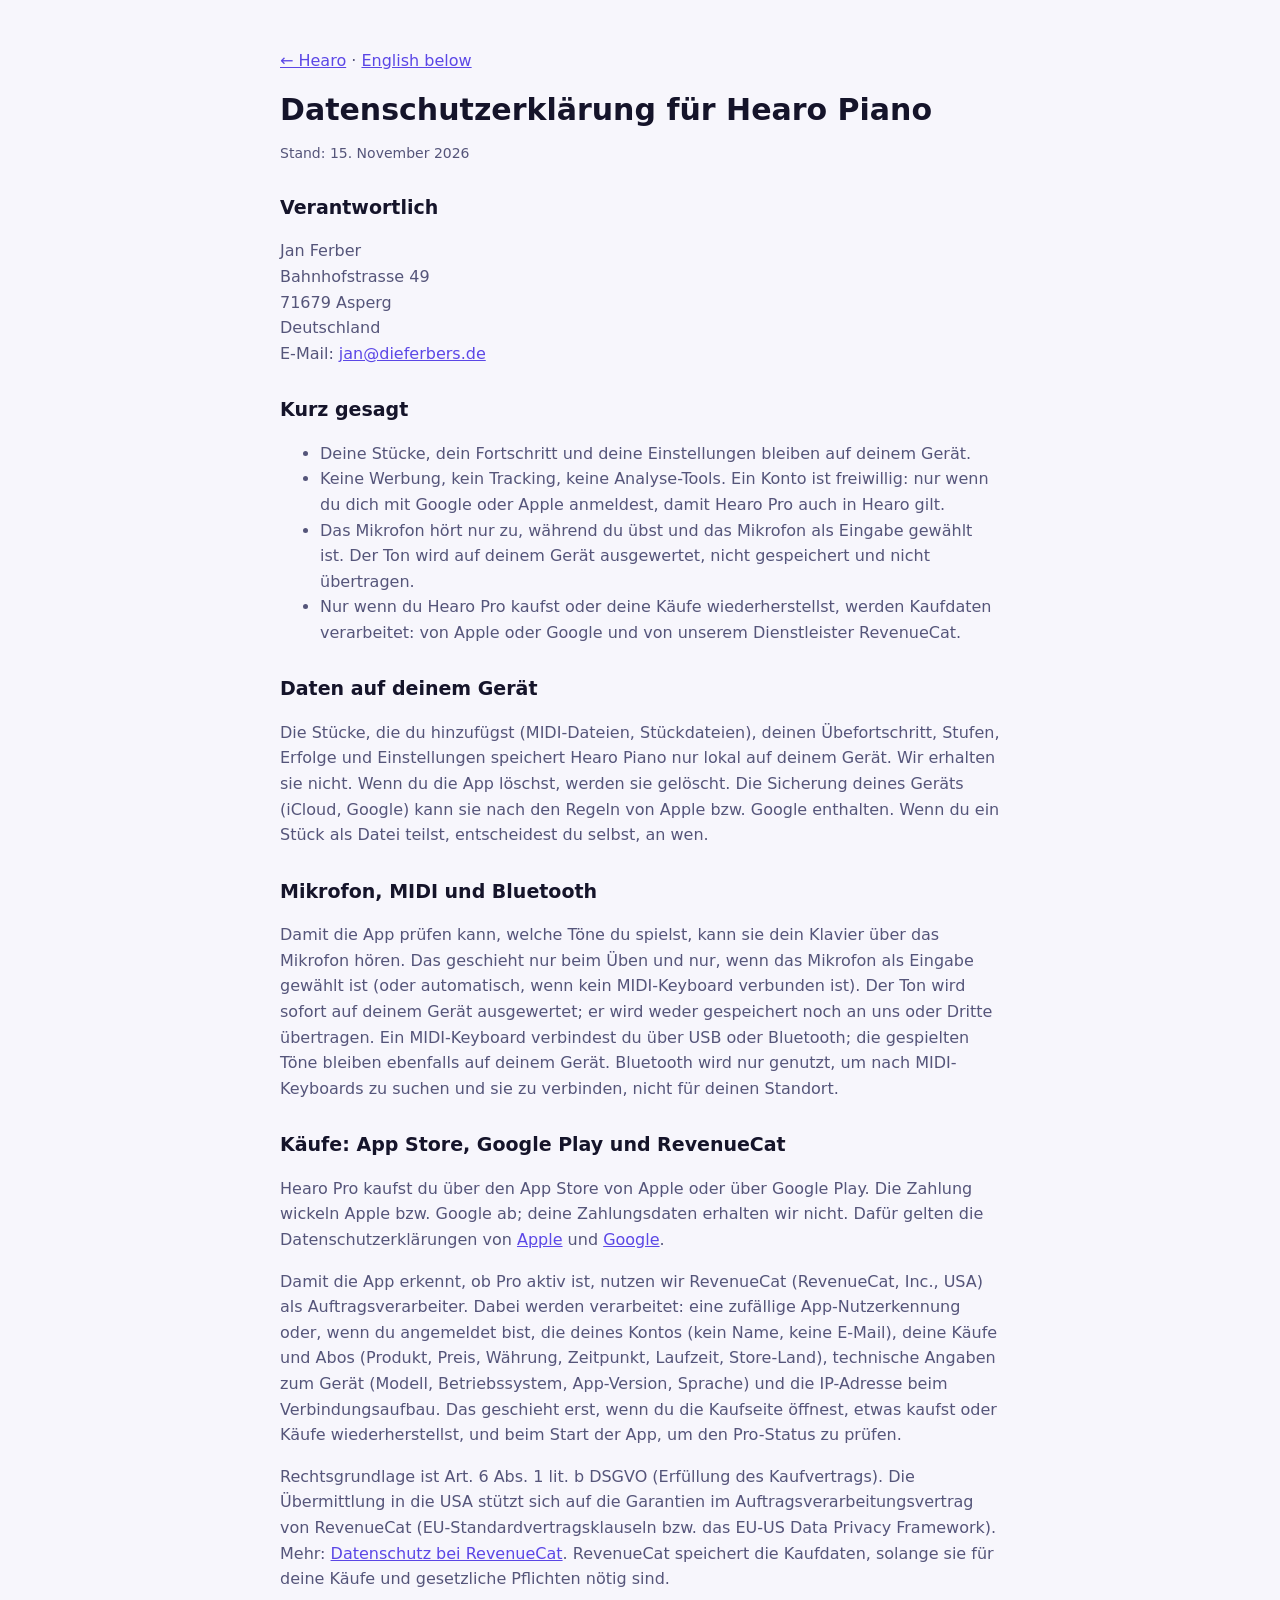
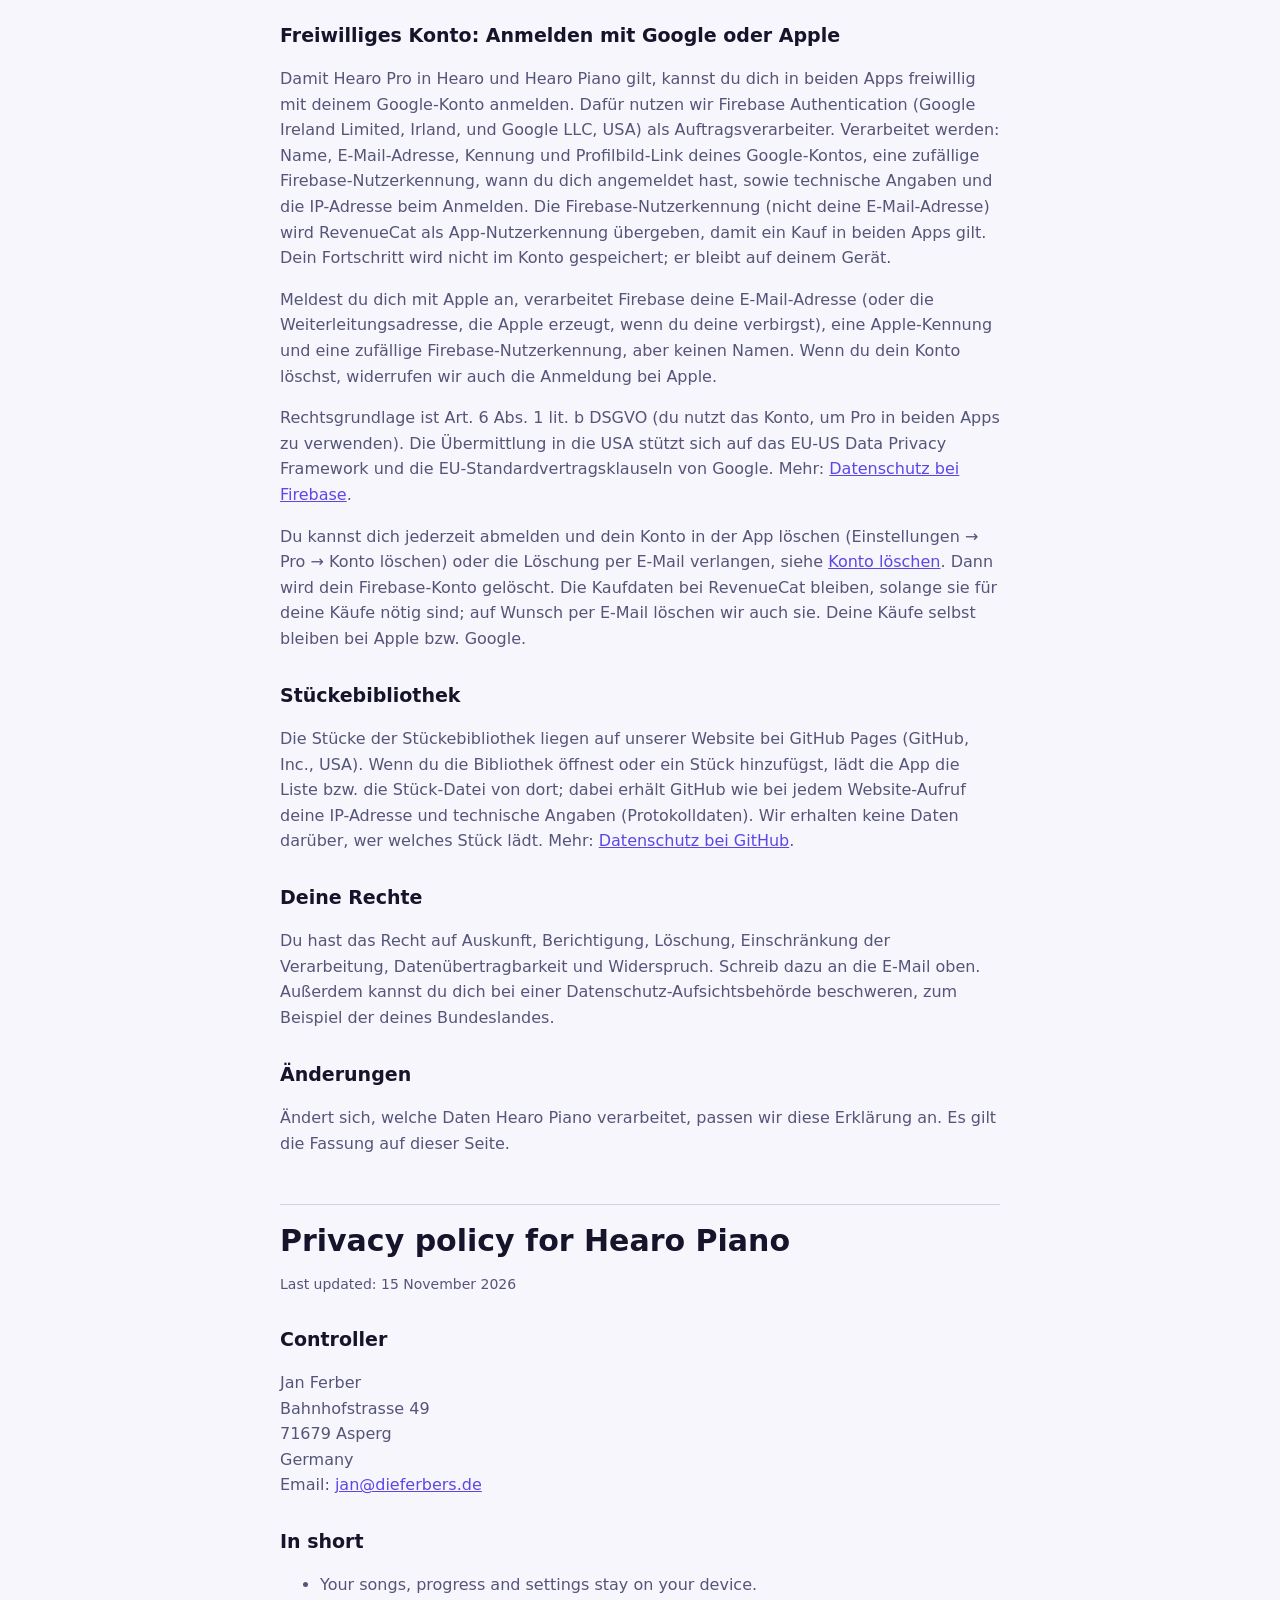
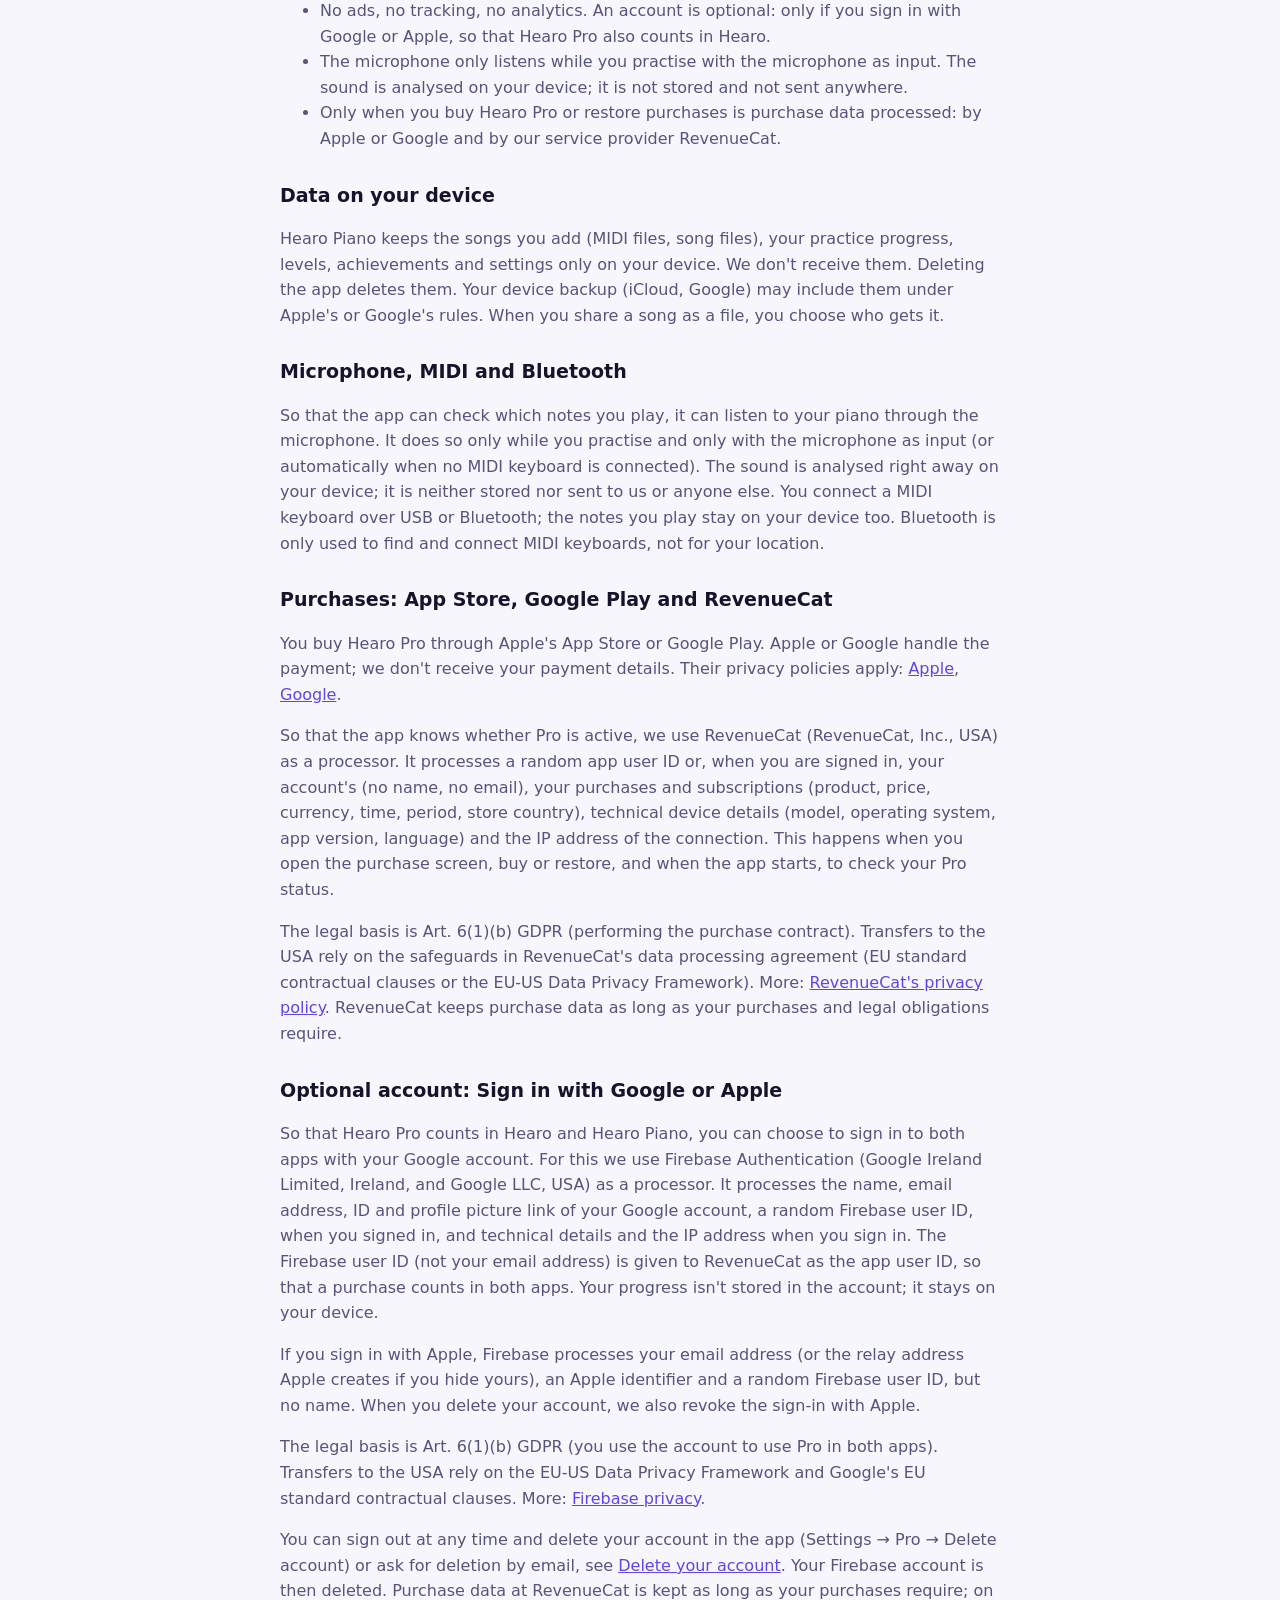
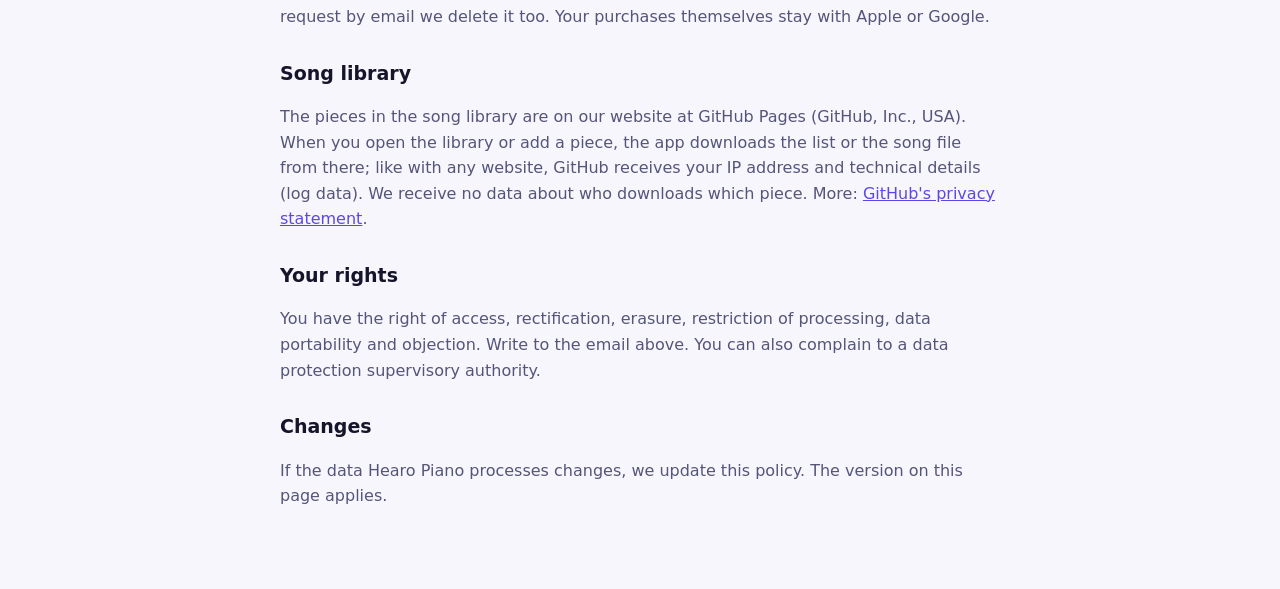
==== commit ae5a9f8c: "Privacy pages: Sign in with Apple" ====
--- a/piano-privacy.html
+++ b/piano-privacy.html
@@ -19,7 +19,7 @@
   <h2>Kurz gesagt</h2>
   <ul>
     <li>Deine Stücke, dein Fortschritt und deine Einstellungen bleiben auf deinem Gerät.</li>
-    <li>Keine Werbung, kein Tracking, keine Analyse-Tools. Ein Konto ist freiwillig: nur wenn du dich mit Google
+    <li>Keine Werbung, kein Tracking, keine Analyse-Tools. Ein Konto ist freiwillig: nur wenn du dich mit Google oder Apple
       anmeldest, damit Hearo Pro auch in Hearo gilt.</li>
     <li>Das Mikrofon hört nur zu, während du übst und das Mikrofon als Eingabe gewählt ist. Der Ton wird auf deinem
       Gerät ausgewertet, nicht gespeichert und nicht übertragen.</li>
@@ -55,13 +55,16 @@
     EU-US Data Privacy Framework). Mehr: <a href="https://www.revenuecat.com/privacy/">Datenschutz bei RevenueCat</a>.
     RevenueCat speichert die Kaufdaten, solange sie für deine Käufe und gesetzliche Pflichten nötig sind.</p>
 
-  <h2>Freiwilliges Konto: Anmelden mit Google</h2>
+  <h2>Freiwilliges Konto: Anmelden mit Google oder Apple</h2>
   <p>Damit Hearo Pro in Hearo und Hearo Piano gilt, kannst du dich in beiden Apps freiwillig mit deinem Google-Konto
     anmelden. Dafür nutzen wir Firebase Authentication (Google Ireland Limited, Irland, und Google LLC, USA) als
     Auftragsverarbeiter. Verarbeitet werden: Name, E-Mail-Adresse, Kennung und Profilbild-Link deines Google-Kontos, eine zufällige
     Firebase-Nutzerkennung, wann du dich angemeldet hast, sowie technische Angaben und die IP-Adresse beim Anmelden. Die
     Firebase-Nutzerkennung (nicht deine E-Mail-Adresse) wird RevenueCat als App-Nutzerkennung übergeben, damit ein Kauf in
     beiden Apps gilt. Dein Fortschritt wird nicht im Konto gespeichert; er bleibt auf deinem Gerät.</p>
+  <p>Meldest du dich mit Apple an, verarbeitet Firebase deine E-Mail-Adresse (oder die Weiterleitungsadresse, die Apple
+    erzeugt, wenn du deine verbirgst), eine Apple-Kennung und eine zufällige Firebase-Nutzerkennung, aber keinen Namen.
+    Wenn du dein Konto löschst, widerrufen wir auch die Anmeldung bei Apple.</p>
   <p>Rechtsgrundlage ist Art. 6 Abs. 1 lit. b DSGVO (du nutzt das Konto, um Pro in beiden Apps zu verwenden). Die
     Übermittlung in die USA stützt sich auf das EU-US Data Privacy Framework und die EU-Standardvertragsklauseln von
     Google. Mehr: <a href="https://firebase.google.com/support/privacy">Datenschutz bei Firebase</a>.</p>
@@ -96,7 +99,7 @@
   <h2>In short</h2>
   <ul>
     <li>Your songs, progress and settings stay on your device.</li>
-    <li>No ads, no tracking, no analytics. An account is optional: only if you sign in with Google, so that Hearo
+    <li>No ads, no tracking, no analytics. An account is optional: only if you sign in with Google or Apple, so that Hearo
       Pro also counts in Hearo.</li>
     <li>The microphone only listens while you practise with the microphone as input. The sound is analysed on your
       device; it is not stored and not sent anywhere.</li>
@@ -130,13 +133,16 @@
     <a href="https://www.revenuecat.com/privacy/">RevenueCat's privacy policy</a>. RevenueCat keeps purchase data as long
     as your purchases and legal obligations require.</p>
 
-  <h2>Optional account: Sign in with Google</h2>
+  <h2>Optional account: Sign in with Google or Apple</h2>
   <p>So that Hearo Pro counts in Hearo and Hearo Piano, you can choose to sign in to both apps with your Google account.
     For this we use Firebase Authentication (Google Ireland Limited, Ireland, and Google LLC, USA) as a processor. It
     processes the name, email address, ID and profile picture link of your Google account, a random Firebase user ID, when you signed in, and
     technical details and the IP address when you sign in. The Firebase user ID (not your email address) is given to
     RevenueCat as the app user ID, so that a purchase counts in both apps. Your progress isn't stored in the account; it
     stays on your device.</p>
+  <p>If you sign in with Apple, Firebase processes your email address (or the relay address Apple creates if you hide
+    yours), an Apple identifier and a random Firebase user ID, but no name. When you delete your account, we also
+    revoke the sign-in with Apple.</p>
   <p>The legal basis is Art. 6(1)(b) GDPR (you use the account to use Pro in both apps). Transfers to the USA rely on the
     EU-US Data Privacy Framework and Google's EU standard contractual clauses. More:
     <a href="https://firebase.google.com/support/privacy">Firebase privacy</a>.</p>
